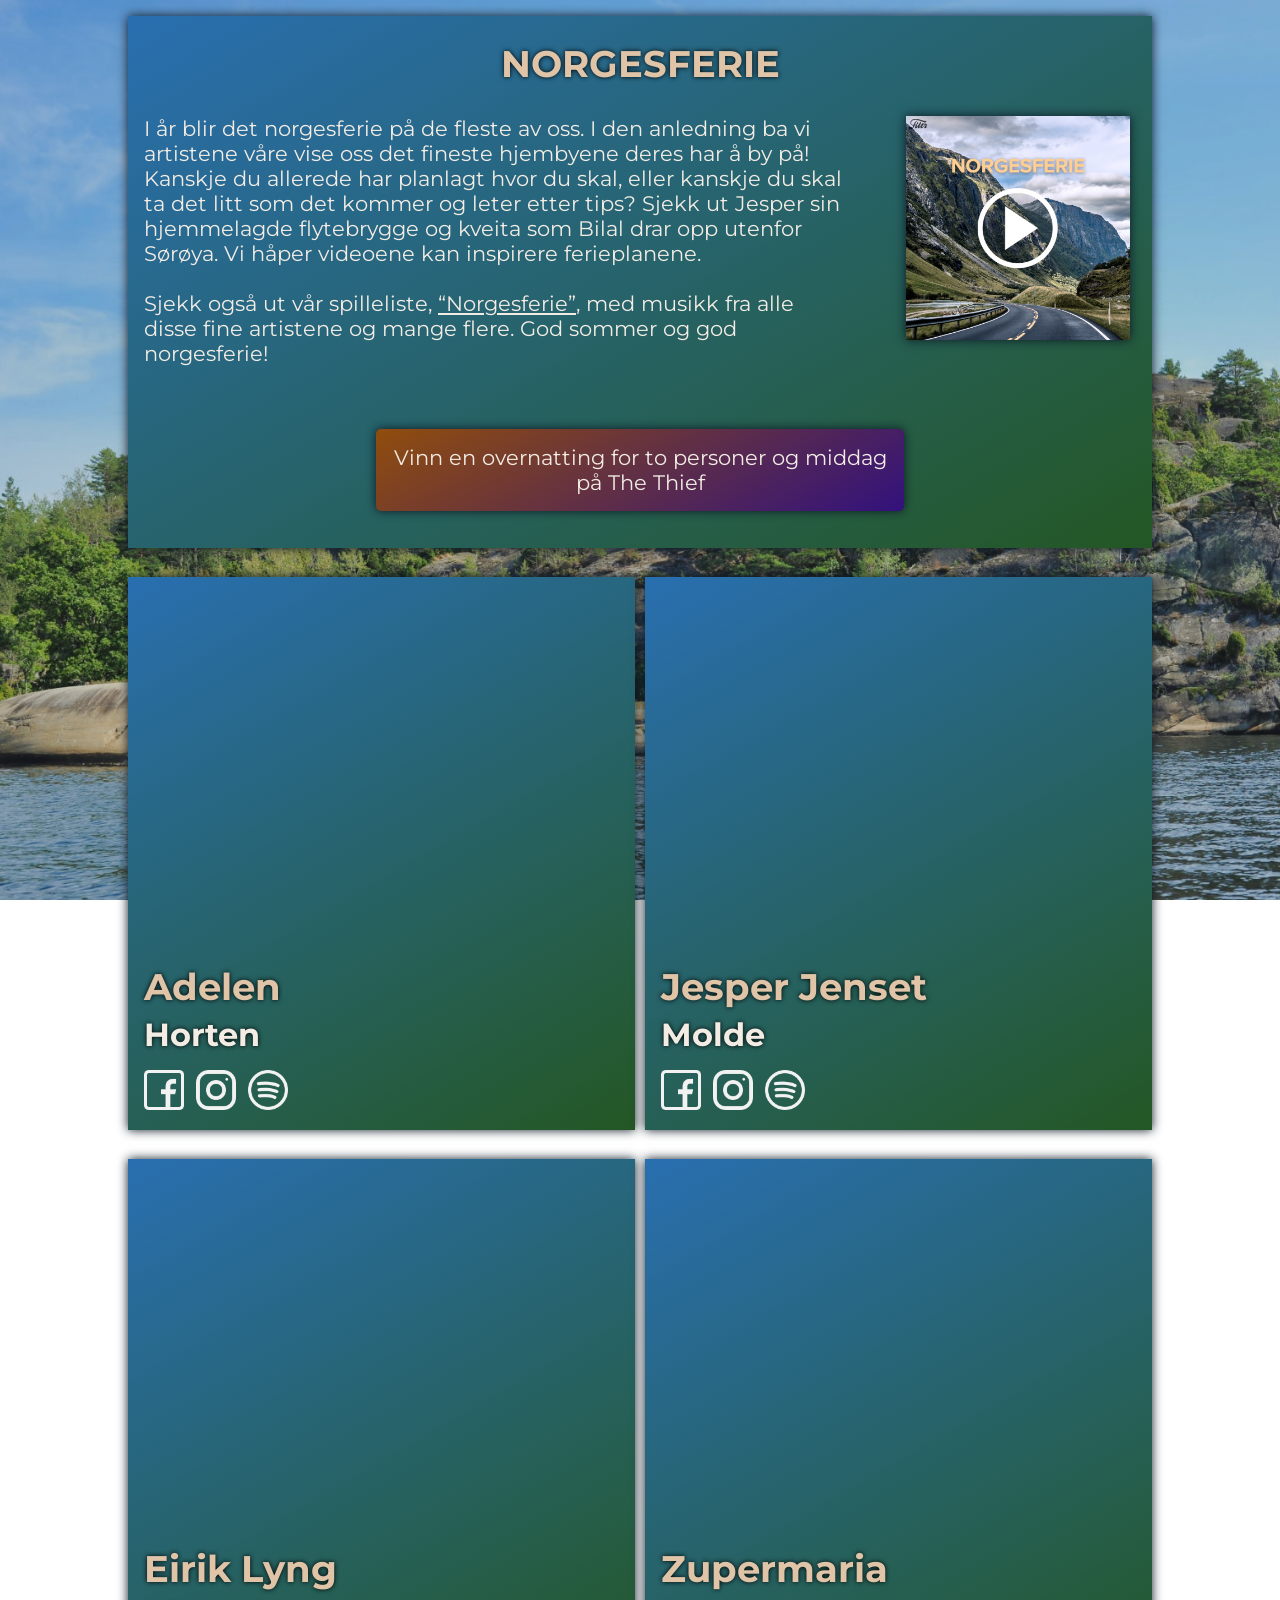
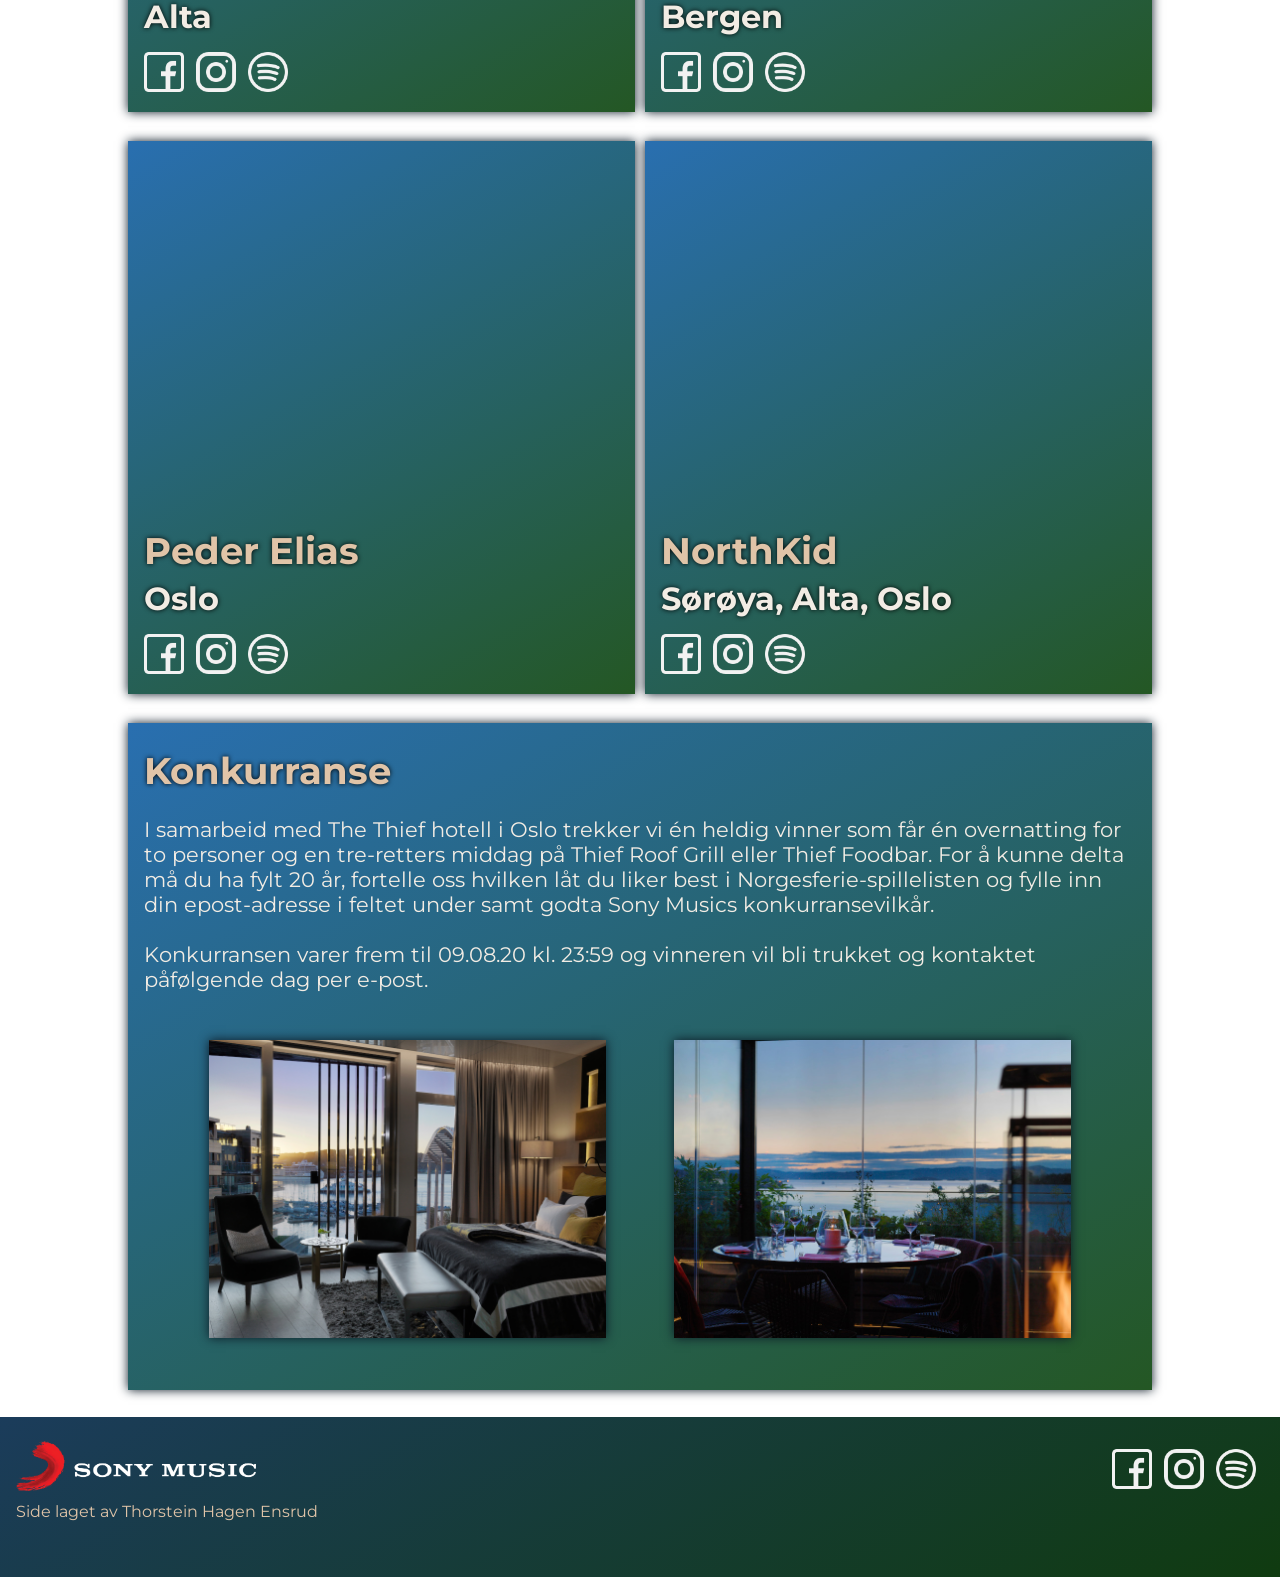
==== docs/index.html @ 1cf9895b "Update" ====
<!DOCTYPE html>
<html lang="en" dir="ltr">

<head>
  <meta charset="utf-8">
  <meta name="viewport" content="width=device-width, initial-scale=1.0">

  <!-- For FB sharing -->
  <meta property="og:title" content="Norgesferie">
  <!-- <meta property="og:url" content="" /> Sett inn endelig URL -->
  <meta property="og:type" content="article" />
  <meta property="og:description" content="I år blir det norgesferie på de fleste av oss. I den anledning ba vi artistene våre vise oss det fineste hjembyene deres har å by på!" />
  <meta property="og:image" content="images/FBshareImage.png">

  <title>Norgesferie</title>

  <!-- CSS -->
  <link rel="stylesheet" href="styles.css" type="text/css">

  <!-- Font -->
  <link href="https://fonts.googleapis.com/css2?family=Montserrat:wght@400;700&display=swap" rel="stylesheet">

  <!-- Favicon -->
  <link rel="icon" href="images/favicon/camping.ico">
</head>

<body>

  <main>
    <div class="background-image">

      <div class="box-container grid-2-1-artists">

        <div class="box-description bg-g-blue-green box-shadow">
          <div class="text-container grid-2-1-description">
            <h1 id="description-title" class="title">NORGESFERIE</h1>
            <p class="text-normal margin-bottom">
              I år blir det norgesferie på de fleste av oss. I den anledning ba vi artistene våre vise oss det fineste hjembyene deres har å by på! Kanskje du allerede har planlagt hvor du skal, eller kanskje du skal ta det litt som det kommer og leter etter tips? Sjekk ut Jesper sin hjemmelagde flytebrygge og kveita som Bilal drar opp utenfor Sørøya. Vi håper videoene kan inspirere ferieplanene.
            <br>
            <br>
              Sjekk også ut vår spilleliste, <a href="https://open.spotify.com/playlist/7GN22DP5EvJWvV9i91FSW9?si=xJdNmOr2RgamQs9yui57GA" target="_blank">“Norgesferie”</a>, med musikk fra alle disse fine artistene og mange flere.
              God sommer og god norgesferie!
            </p>
            <a class="norgesferie-cover margin-bottom" href="https://open.spotify.com/playlist/7GN22DP5EvJWvV9i91FSW9?si=xJdNmOr2RgamQs9yui57GA" target="_blank"><img class="norgesferie-cover margin-bottom box-shadow" src="images/Norgesferie_cover_Play.jpg" alt="Norgesferie Spotify"></a>
            <a id="box-competition-teaser" class="margin-bottom box-shadow" href="#box-competition">
              <div>Vinn en overnatting for to personer og middag på The Thief</div>
            </a>
          </div>
        </div>

        <div class="box-artist bg-g-blue-green box-shadow">
          <div class="auto-resizable-iframe">
            <div>
              <iframe frameborder="0" allowfullscreen="" src="https://www.youtube.com/embed/sHE-IRR0Th0" allow="accelerometer; autoplay; encrypted-media; gyroscope; picture-in-picture" allowfullscreen></iframe>
            </div>
          </div>
          <div class="text-container">
            <h1 class="box-artist-name title">Adelen</h1>
            <h2 class="box-artist-location">Horten</h2>
            <a href="https://www.facebook.com/Adelenofficial/" target="_blank"><img class="social-media-icon" src="images/social_media/facebook_bw.png" alt="Facebook Icon"></a>
            <a href="https://www.instagram.com/iam_adelen/" target="_blank"><img class="social-media-icon" src="images/social_media/instagram_bw.png" alt="Instagram Icon"></a>
            <a href="https://open.spotify.com/artist/2qS6cYzM5ajhprcxQa1Ilc?si=SXtSusHAStOxAcPQmKOTUw" target="_blank"><img class="social-media-icon" src="images/social_media/spotify_bw.png" alt="Spotify Icon"></a>
          </div>
        </div>

        <div class="box-artist bg-g-blue-green box-shadow">
          <div class="auto-resizable-iframe">
            <div>
              <iframe frameborder="0" allowfullscreen="" src="https://www.youtube.com/embed/alU8BobBn2o" allow="accelerometer; autoplay; encrypted-media; gyroscope; picture-in-picture" allowfullscreen></iframe>
            </div>
          </div>
          <div class="text-container">
            <h1 class="box-artist-name title">Jesper Jenset</h1>
            <h2 class="box-artist-location">Molde</h2>
            <a href="https://www.facebook.com/JesperFJenset/" target="_blank"><img class="social-media-icon" src="images/social_media/facebook_bw.png" alt="Facebook Icon"></a>
            <a href="https://www.instagram.com/jesperjenset/" target="_blank"><img class="social-media-icon" src="images/social_media/instagram_bw.png" alt="Instagram Icon"></a>
            <a href="https://open.spotify.com/artist/4Q6zYbQ2MrKiEWTGB3yrPv?si=xKFmDEALRsah1xnnDF8SsQ" target="_blank"><img class="social-media-icon" src="images/social_media/spotify_bw.png" alt="Spotify Icon"></a>
          </div>
        </div>

        <div class="box-artist bg-g-blue-green box-shadow">
          <div class="auto-resizable-iframe">
            <div>
              <iframe frameborder="0" allowfullscreen="" src="https://www.youtube.com/embed/sHE-IRR0Th0" allow="accelerometer; autoplay; encrypted-media; gyroscope; picture-in-picture" allowfullscreen></iframe>
            </div>
          </div>
          <div class="text-container">
            <h1 class="box-artist-name title">Eirik Lyng</h1>
            <h2 class="box-artist-location">Alta</h2>
            <a href="https://www.facebook.com/itseiriklyng/" target="_blank"><img class="social-media-icon" src="images/social_media/facebook_bw.png" alt="Facebook Icon"></a>
            <a href="https://www.instagram.com/itseiriklyng/" target="_blank"><img class="social-media-icon" src="images/social_media/instagram_bw.png" alt="Instagram Icon"></a>
            <a href="https://open.spotify.com/artist/5XSqkcbAbupm71wW5B2iEe?si=KmIFlOxBTFaFaLpOmxDVCA" target="_blank"><img class="social-media-icon" src="images/social_media/spotify_bw.png" alt="Spotify Icon"></a>
          </div>
        </div>

        <div class="box-artist bg-g-blue-green box-shadow">
          <div class="auto-resizable-iframe">
            <div>
              <iframe frameborder="0" allowfullscreen="" src="https://www.youtube.com/embed/kpOUtFzNwPg" allow="accelerometer; autoplay; encrypted-media; gyroscope; picture-in-picture" allowfullscreen></iframe>
            </div>
          </div>
          <div class="text-container">
            <h1 class="box-artist-name title">Zupermaria</h1>
            <h2 class="box-artist-location">Bergen</h2>
            <a href="https://www.facebook.com/MariaTraebakken/" target="_blank"><img class="social-media-icon" src="images/social_media/facebook_bw.png" alt="Facebook Icon"></a>
            <a href="https://www.instagram.com/zupermaria/" target="_blank"><img class="social-media-icon" src="images/social_media/instagram_bw.png" alt="Instagram Icon"></a>
            <a href="https://open.spotify.com/artist/5COfgHyIX1sSJv38S01Mz7?si=u_5wKx3ZQZikcgWWIxWg6A" target="_blank"><img class="social-media-icon" src="images/social_media/spotify_bw.png" alt="Spotify Icon"></a>
          </div>
        </div>

        <div class="box-artist bg-g-blue-green box-shadow">
          <div class="auto-resizable-iframe">
            <div>
              <iframe frameborder="0" allowfullscreen="" src="https://www.youtube.com/embed/TDexIYJunSc" allow="accelerometer; autoplay; encrypted-media; gyroscope; picture-in-picture" allowfullscreen></iframe>
            </div>
          </div>
          <div class="text-container">
            <h1 class="box-artist-name title">Peder Elias</h1>
            <h2 class="box-artist-location">Oslo</h2>
            <a href="https://www.facebook.com/pedereliasmusic/" target="_blank"><img class="social-media-icon" src="images/social_media/facebook_bw.png" alt="Facebook Icon"></a>
            <a href="https://www.instagram.com/pedereliaas/" target="_blank"><img class="social-media-icon" src="images/social_media/instagram_bw.png" alt="Instagram Icon"></a>
            <a href="https://open.spotify.com/artist/56zJ6PZ3mNPBiBqglW2KxL?si=m4shjMTGRImi5VUfQOBFNw" target="_blank"><img class="social-media-icon" src="images/social_media/spotify_bw.png" alt="Spotify Icon"></a>
          </div>
        </div>

        <div class="box-artist bg-g-blue-green box-shadow">
          <div class="auto-resizable-iframe">
            <div>
              <iframe frameborder="0" allowfullscreen="" src="https://www.youtube.com/embed/hrPBfUboXgI" allow="accelerometer; autoplay; encrypted-media; gyroscope; picture-in-picture" allowfullscreen></iframe>
            </div>
          </div>
          <div class="text-container">
            <h1 class="box-artist-name title">NorthKid</h1>
            <h2 class="box-artist-location">Sørøya, Alta, Oslo</h2>
            <a href="https://www.facebook.com/Northkidofficial/" target="_blank"><img class="social-media-icon" src="images/social_media/facebook_bw.png" alt="Facebook Icon"></a>
            <a href="https://www.instagram.com/northkidofficial/" target="_blank"><img class="social-media-icon" src="images/social_media/instagram_bw.png" alt="Instagram Icon"></a>
            <a href="https://open.spotify.com/artist/1UiHzhfvDyILfUKDmKSdhx?si=T3enYZcUQIe4LgYXzc4HfA" target="_blank"><img class="social-media-icon" src="images/social_media/spotify_bw.png" alt="Spotify Icon"></a>
          </div>
        </div>

        <div id="box-competition" class="box-description margin-bottom-r bg-g-blue-green box-shadow">
          <div class="text-container">
            <h1 id="competition-title" class="title">Konkurranse</h1>
            <p class="text-normal margin-bottom">
              I samarbeid med The Thief hotell i Oslo trekker vi én heldig vinner som får én overnatting for to personer og en tre-retters middag på Thief Roof Grill eller Thief Foodbar. For å kunne delta må du ha fylt 20 år, fortelle oss hvilken låt du liker best i Norgesferie-spillelisten og fylle inn din epost-adresse i feltet under samt godta Sony Musics konkurransevilkår.
              <br><br>
              Konkurransen varer frem til 09.08.20 kl. 23:59 og vinneren vil bli trukket og kontaktet påfølgende dag per e-post.
            </p>

            <div class="text-center">
              <div id="wyng-experience" data-wyng-id="5ef479355d714e0153326c90" data-wyng-token="pbgN9lqXoQbWeZqFMn4sjapTqjjC4f7Dy2CH8LOD5ef4793659fa10088240c1b9"></div>
              <img id="thief-1" class="box-shadow margin-bottom thief-img" src="images/PREMIUM_ROOM-Studio_Dreyer_Hensley_edit.jpg" alt="The Thief Premium Room">
              <img id="thief-2" class="box-shadow margin-bottom thief-img" src="images/THIEF_ROOF_GRILL-Dreyer_Hensley_edit.jpg" alt="The Thief Roof Grill">

              <!-- Modal -->
              <div id="modal" class="modal">
                <span class="close">&times;</span>
                <img class="modal-content" id="img01" src="" alt="">
                <div id="caption"></div>
              </div>

            </div>
          </div>
        </div>

      </div>
    </div>

    <footer class="footer">
      <img class="sony-music-logo" src="images/sony_music_logo_white.png" alt="Sony Music Logo">
      <div class="footer-icons">
        <a href="https://www.facebook.com/sonymusicnorway/" target="_blank"><img class="social-media-icon" src="images/social_media/facebook_bw.png" alt="Facebook Icon"></a>
        <a href="https://www.instagram.com/sonymusicnorway/" target="_blank"><img class="social-media-icon" src="images/social_media/instagram_bw.png" alt="Instagram Icon"></a>
        <a href="https://open.spotify.com/playlist/7GN22DP5EvJWvV9i91FSW9?si=xJdNmOr2RgamQs9yui57GA" target="_blank"><img class="social-media-icon" src="images/social_media/spotify_bw.png" alt="Spotify Icon"></a>
      </div>
      <div class="text-container credits">
        <p>Side laget av Thorstein Hagen Ensrud</p>
      </div>
    </footer>

  </main>

  <!-- JS -->
  <script src="script.js"></script>
  <script async src="https://dnsl4xr6unrmf.cloudfront.net/js/campaign.js"></script>

</body>

</html>
---- docs/styles.css ----
body, html {
  color: #f2ece4;
  font-family: 'Montserrat', sans-serif;
  margin: 0;
  padding: 0;
  height: 100%;
  width: 100%;
  scroll-behavior: smooth;
}

a {
  color: #f2ece4;
  width: 0;
}

#box-competition-teaser {
  background-color: #32127d;
  background-image: linear-gradient(150deg, #904d0d, #32127d);
  border-radius: 5px;
  font-size: 1.3rem;
  grid-column: 1/3;
  padding: 1rem;
  margin-top: -1rem;
  height: auto;
  width: 50%;
  justify-self: center;
  text-align: center;
  text-decoration: none;
}

p { margin: 0; }

#description-title, #competition-title {
  grid-column: 1/3;
  justify-self: center;
}

.margin-bottom { margin-bottom: 3rem; }

.margin-bottom-r { margin-bottom: 4rem; }

.social-media-icon {
  width: 2.5rem;
  margin: 0 0.5rem 1rem 0;
  -webkit-filter: invert(95%);
          filter: invert(95%);
}

.footer-icons {
  position: absolute;
  right: 1rem;
  top: 2rem;
}

.credits {
  position: absolute;
  bottom: 1.5rem;
  font-size: 1rem;
  color: #e0c4a8;
  margin-bottom: 2rem;
}

.bg-g-blue-green {
  background-color: #245724;
  background-image: linear-gradient(150deg, #296fb0, #245724);
}

.box-shadow { box-shadow: 0 0 10px #0c1926; }

.footer {
  background-color: #103b10;
  background-image: linear-gradient(150deg, #1b3c5b, #103b10);
  height: 10rem;
  position: relative;
}

.sony-music-logo {
  position: absolute;
  left: 1rem;
  top: 1.5rem;
  width: 15rem;
}

.norgesferie-cover {
  width: 14rem;
  justify-self: center;
}

.norgesferie-cover > img:hover,
#box-competition-teaser:hover,
.thief-img:hover
 {
  box-shadow: 0 0 10px 2px #c8d1d9;
  cursor: pointer;
  transition: 0.2s;
}

.text-normal {
  font-size: 1.3rem;
}

.grid-2-1-description {
  display: grid;
  grid-template-columns: 3fr 1fr;
  grid-template-rows: auto;
  grid-row-gap: 1%;
  grid-column-gap: 5%;
}

.grid-2-1-artists {
  display: grid;
  grid-template-columns: 1fr 1fr;
  grid-template-rows: auto;
  grid-row-gap: 1%;
  grid-column-gap: 1%;
}

.box-container {
  margin: 0 auto;
  padding: 1rem 1rem 4rem 1rem;
  width: 80%;
}

.auto-resizable-iframe {
  max-width: 100%;
  margin: 0px auto;
}

.auto-resizable-iframe > div {
  position: relative;
  padding-bottom: 75%;
  height: 0px;
}

.auto-resizable-iframe iframe {
  position: absolute;
  top: 0px;
  left: 0px;
  width: 100%;
  height: 100%;
}

.box-description { grid-column: 1/3; }

.box-artist-image { width: 100%; }

.text-container { padding: 0 1rem 0 1rem; }

.box-artist-name {
  line-height: 2.5rem;
  padding: 2% 0 0 0;
  margin: 0;
}

.title {
  color: #e0c4a8;
  font-size: 2.3rem;
  text-shadow: 0 0 5px black;
}

.box-artist-location {
  color: #f2ece4;
  font-size: 2rem;
  padding: 0.5rem 0 1rem 0;
  margin: 0;
  text-shadow: 0 0 5px black;
}

.background-image {
  background-image: url(images/norway_summer1_edit.jpg);
  background-position: center center;
  background-repeat: no-repeat;
  background-attachment: fixed;
  background-size: cover;
  background-color: white;
  padding-bottom: 1rem;
}

.text-center {
  text-align: center;
}

.thief-img {
  width: 40%;
  margin-left: 2rem;
  margin-right: 2rem;
}

/* Modal */

.modal {
  display: none;
  position: fixed;
  z-index: 1;
  padding-top: 100px;
  left: 0;
  top: 0;
  width: 100%;
  height: 100%;
  overflow: auto;
  background-color: rgb(0,0,0);
  background-color: rgba(0,0,0,0.9);
}

.modal-content {
  margin: auto;
  display: block;
  width: 80%;
  max-width: 800px;
}

#caption {
  margin: auto;
  display: block;
  width: 80%;
  max-width: 700px;
  text-align: center;
  padding: 10px 0;
  height: 150px;
}

.modal-content, #caption {
  -webkit-animation-name: zoom;
          animation-name: zoom;
  -webkit-animation-duration: 0.6s;
          animation-duration: 0.6s;
}

@-webkit-keyframes zoom {
  from {transform:scale(0)}
  to {transform:scale(1)}
}

@keyframes zoom {
  from {transform:scale(0)}
  to {transform:scale(1)}
}

.close {
  position: absolute;
  top: 15px;
  right: 35px;
  font-size: 3rem;
  font-weight: bold;
  transition: 0.3s;
}

.close:hover,
.close:focus {
  color: #bbb;
  text-decoration: none;
  cursor: pointer;
}

/* Responsive */

@media only screen and (max-width: 1200px) {
  .modal-content {
    width: 100%;
  }
  #box-competition-teaser {
    grid-column: 1/2;
    width: auto;
    margin: -2rem 0 3rem 0;
  }
  #description-title {
    grid-column: 1/2;
  }
  .grid-2-1-description {
    grid-template-columns: 1fr;
  }
  .grid-2-1-artists {
    grid-template-columns: 1fr;
    grid-row-gap: 0.3%;
    width: 90%;
  }
  .margin-bottom {
    margin-bottom: 2rem;
  }
  .box-description { grid-column: 1/2; }
  .footer {
    height: 15rem;
  }
  .footer-icons {
    left: 1rem;
    top: 6rem;
  }
  .thief-img {
    width: 70%;
    margin-bottom: 2rem;
  }
}
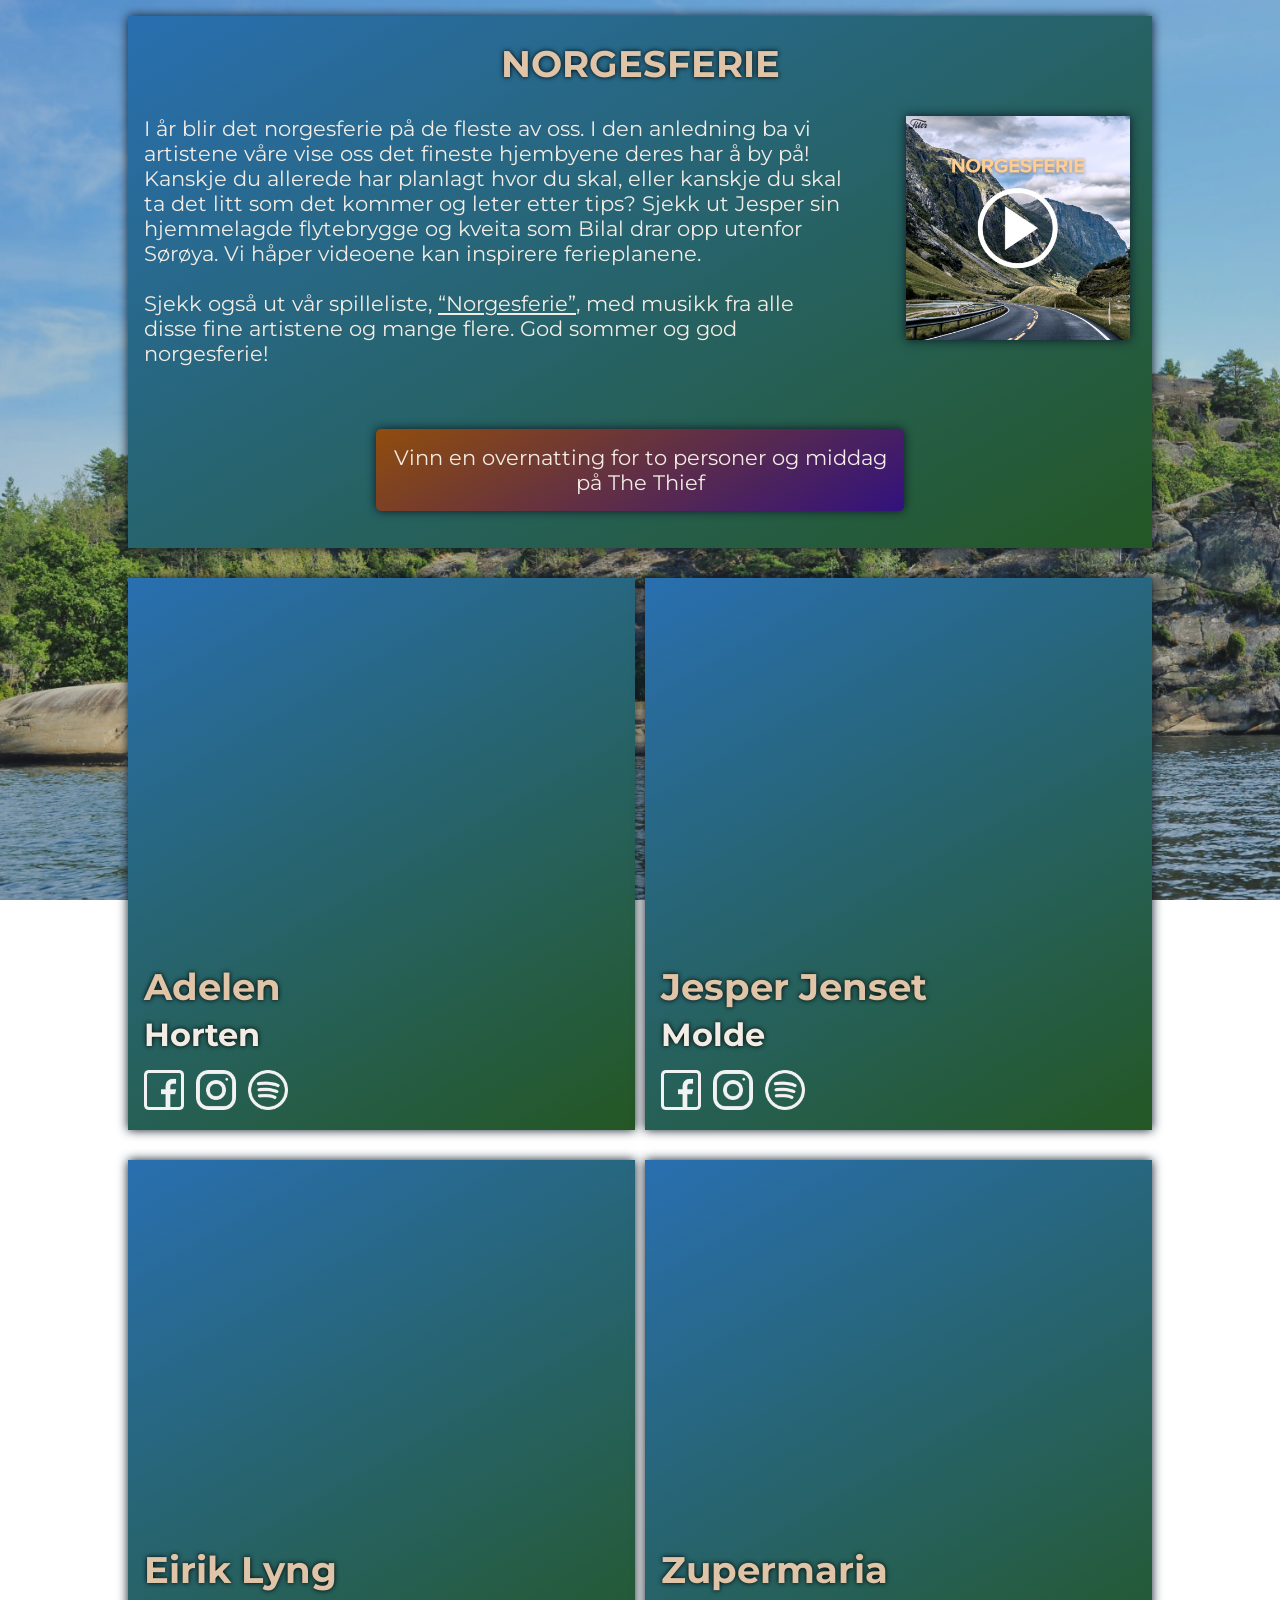
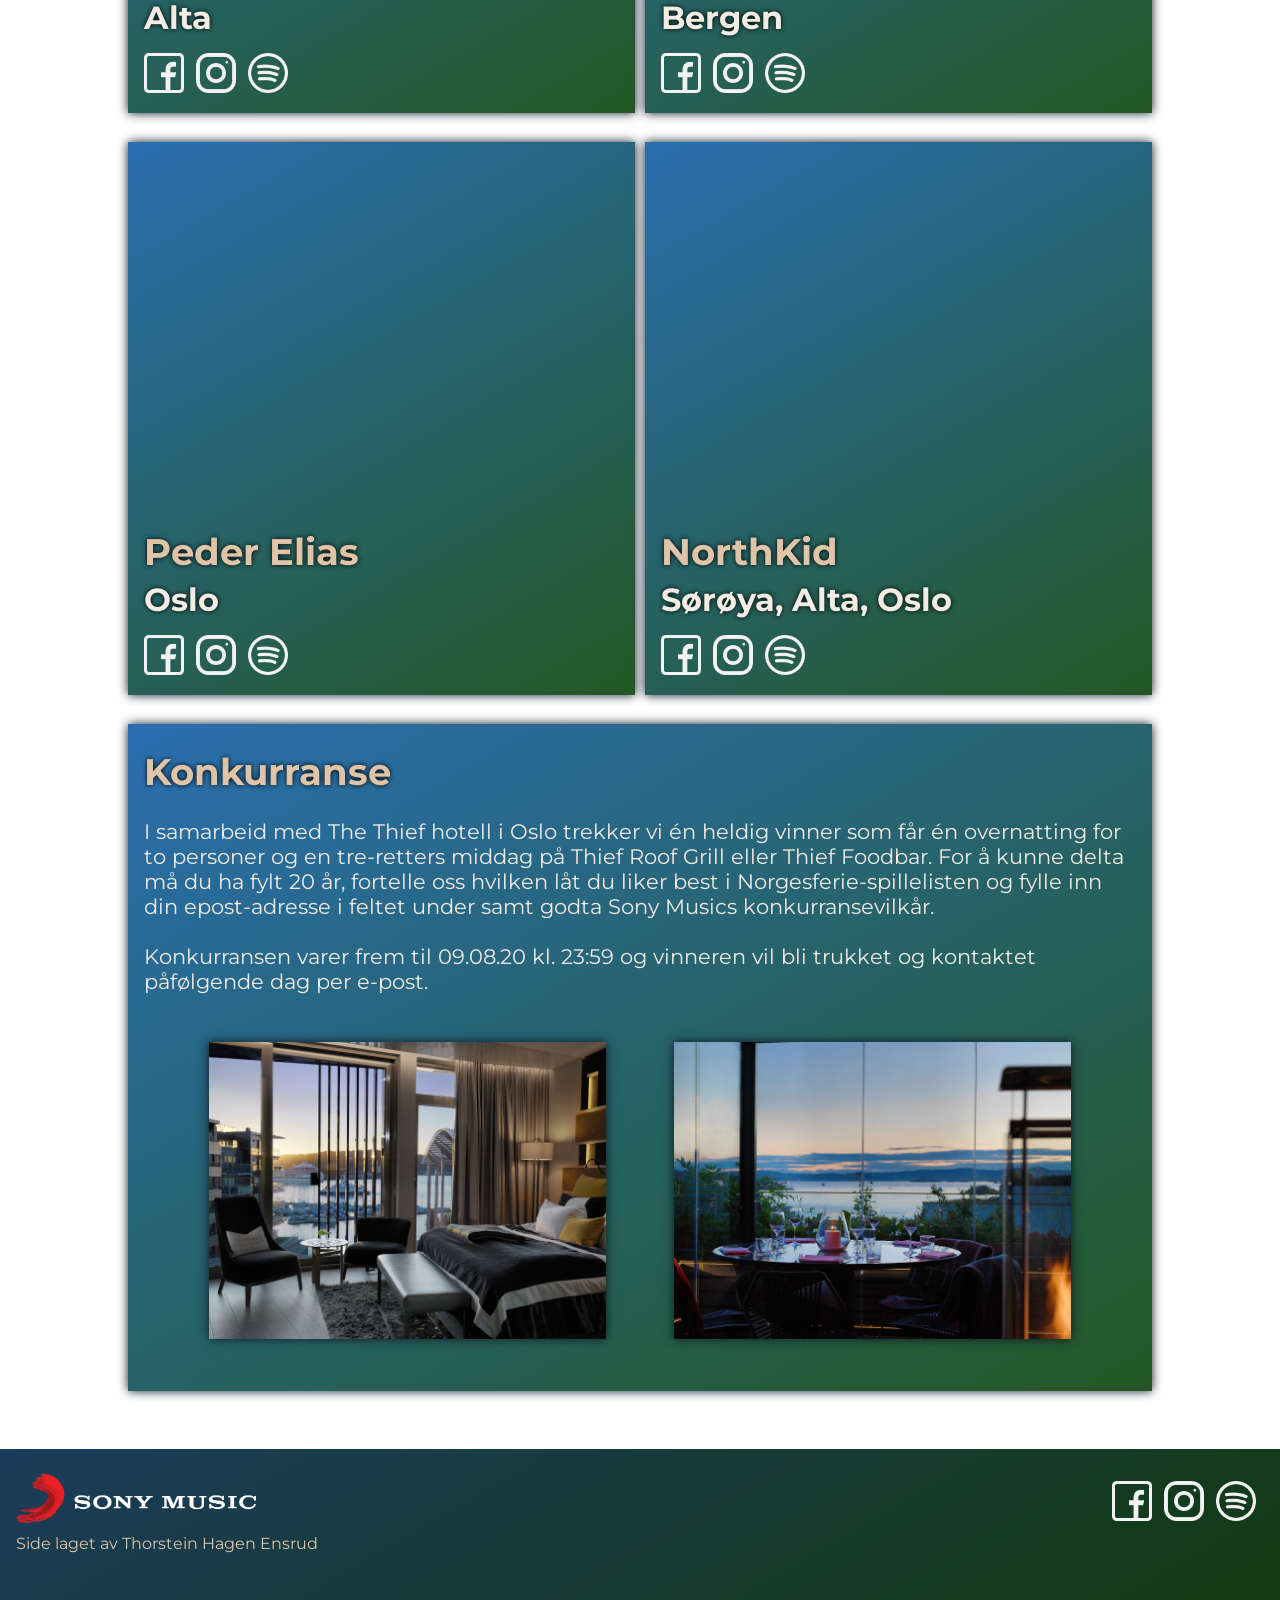
==== commit 9772df22: "Update" ====
--- a/docs/index.html
+++ b/docs/index.html
@@ -148,7 +148,7 @@
             </p>
 
             <div class="text-center">
-              <div id="wyng-experience" data-wyng-id="5ef479355d714e0153326c90" data-wyng-token="pbgN9lqXoQbWeZqFMn4sjapTqjjC4f7Dy2CH8LOD5ef4793659fa10088240c1b9"></div>
+              <div id="wyng-experience" class="margin-bottom" data-wyng-id="5ef479355d714e0153326c90" data-wyng-token="pbgN9lqXoQbWeZqFMn4sjapTqjjC4f7Dy2CH8LOD5ef4793659fa10088240c1b9"></div>
               <img id="thief-1" class="box-shadow margin-bottom thief-img" src="images/PREMIUM_ROOM-Studio_Dreyer_Hensley_edit.jpg" alt="The Thief Premium Room">
               <img id="thief-2" class="box-shadow margin-bottom thief-img" src="images/THIEF_ROOF_GRILL-Dreyer_Hensley_edit.jpg" alt="The Thief Roof Grill">
 
--- a/docs/styles.css
+++ b/docs/styles.css
@@ -37,7 +37,7 @@
 
 .margin-bottom { margin-bottom: 3rem; }
 
-.margin-bottom-r { margin-bottom: 4rem; }
+.margin-bottom-r { margin-bottom: 6rem; }
 
 .social-media-icon {
   width: 2.5rem;
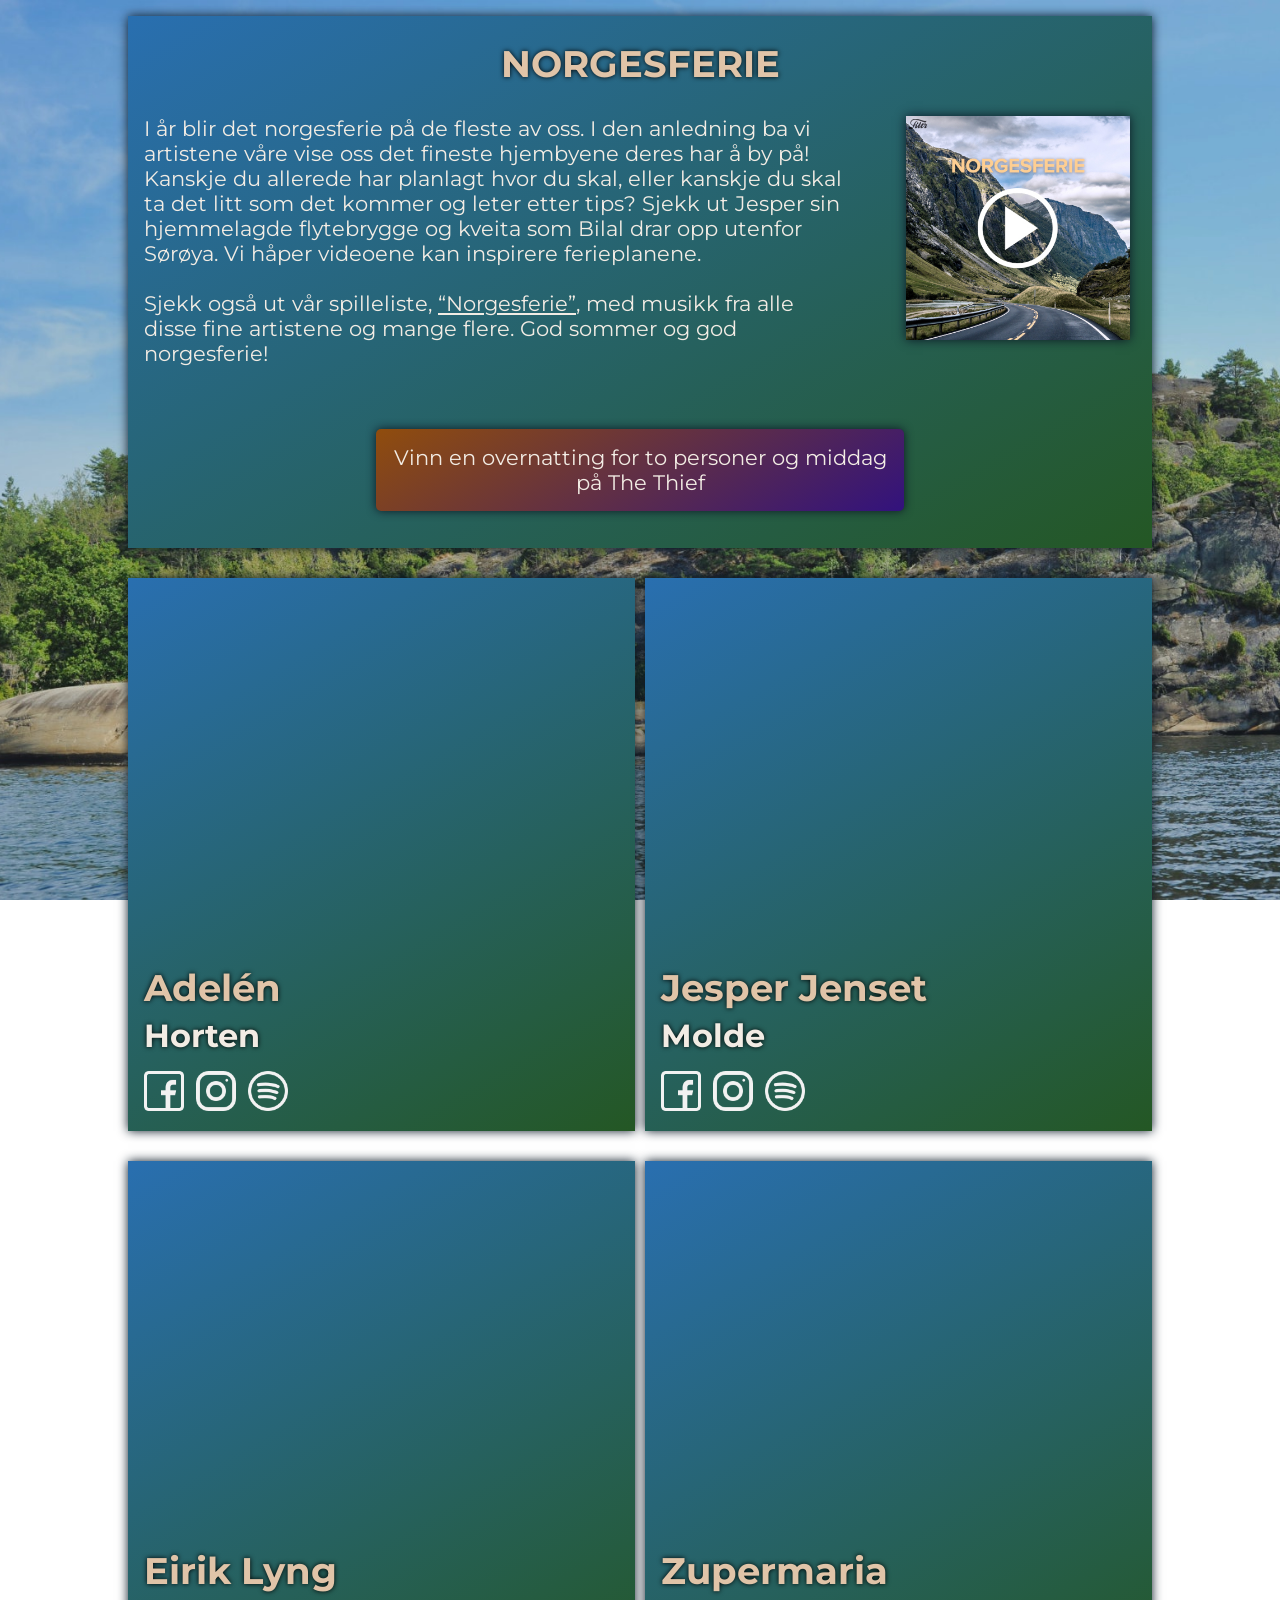
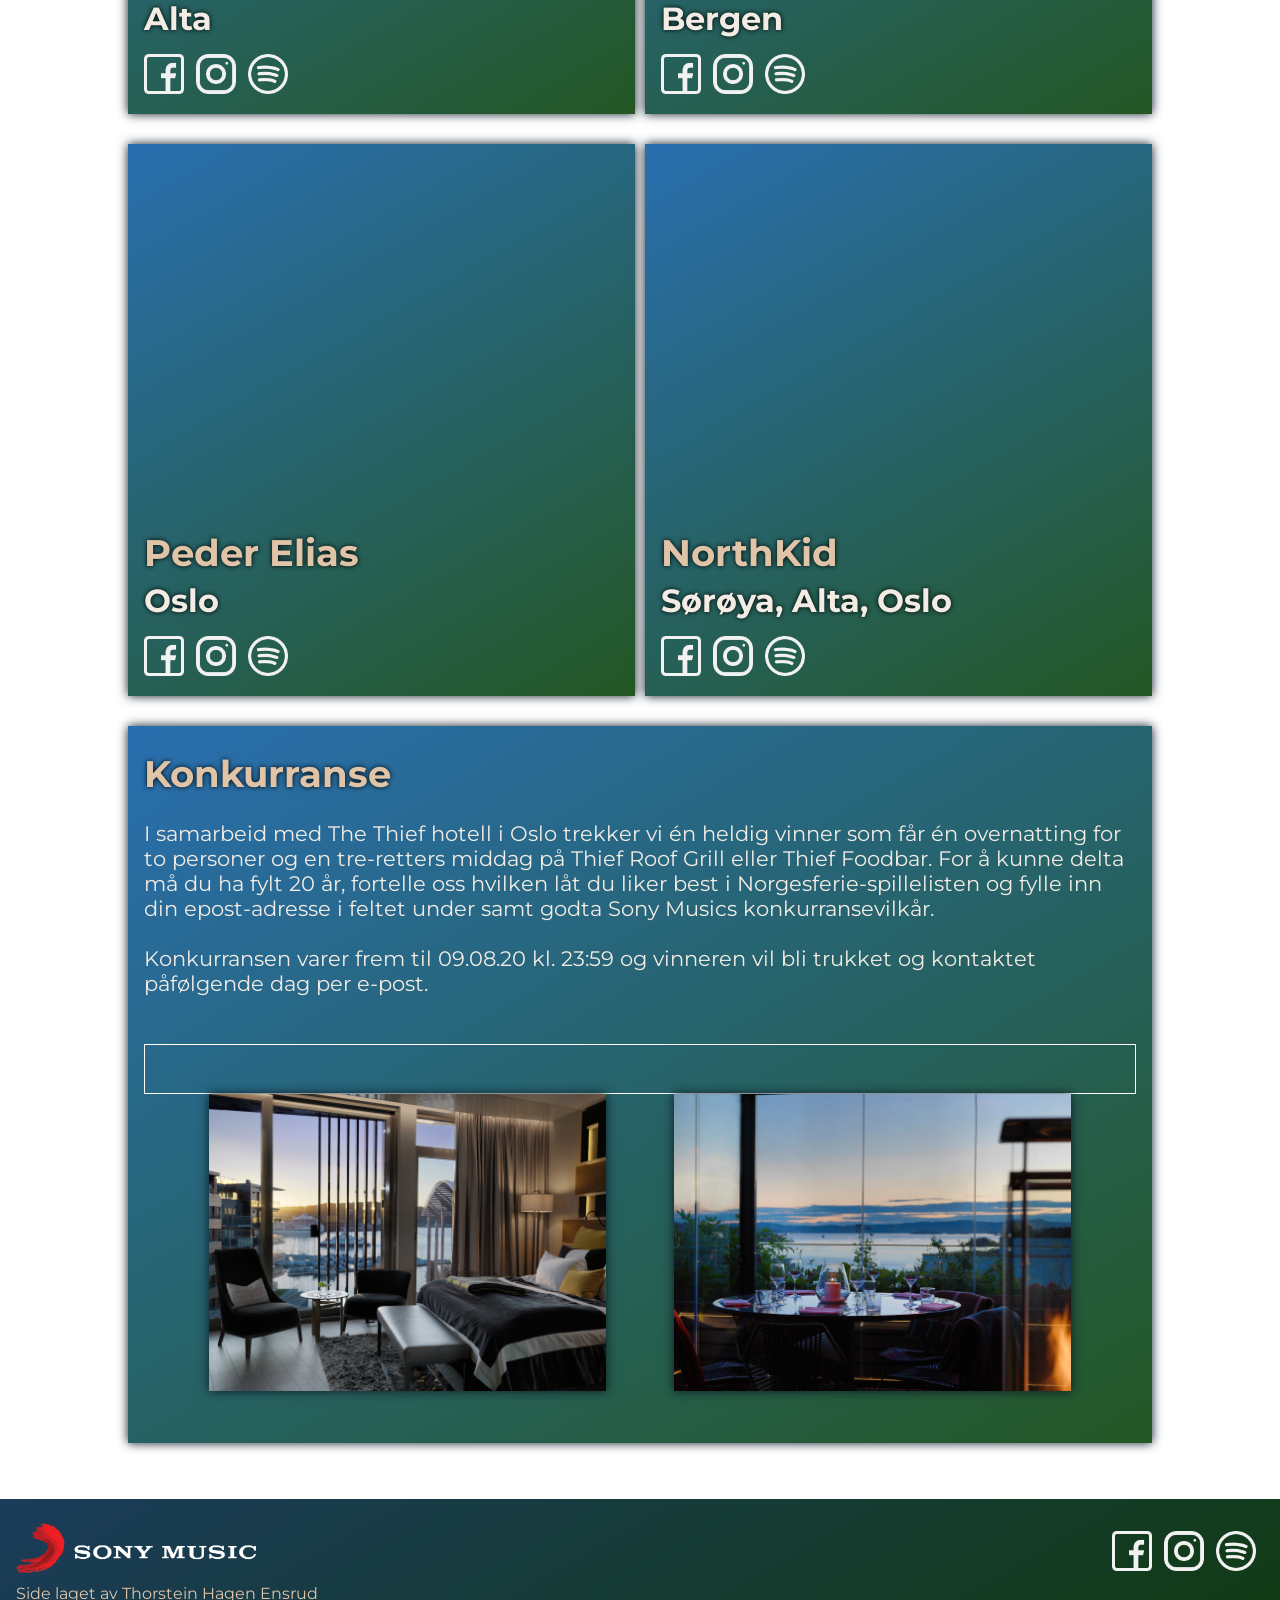
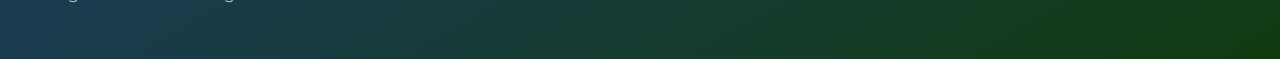
==== commit 4bb49e70: "FIx Adelén" ====
--- a/docs/index.html
+++ b/docs/index.html
@@ -51,11 +51,11 @@
         <div class="box-artist bg-g-blue-green box-shadow">
           <div class="auto-resizable-iframe">
             <div>
-              <iframe frameborder="0" allowfullscreen="" src="https://www.youtube.com/embed/sHE-IRR0Th0" allow="accelerometer; autoplay; encrypted-media; gyroscope; picture-in-picture" allowfullscreen></iframe>
+              <iframe frameborder="0" allowfullscreen="" src="https://www.youtube.com/embed/cOVnF2LXTk8" allow="accelerometer; autoplay; encrypted-media; gyroscope; picture-in-picture" allowfullscreen></iframe>
             </div>
           </div>
           <div class="text-container">
-            <h1 class="box-artist-name title">Adelen</h1>
+            <h1 class="box-artist-name title">Adelén</h1>
             <h2 class="box-artist-location">Horten</h2>
             <a href="https://www.facebook.com/Adelenofficial/" target="_blank"><img class="social-media-icon" src="images/social_media/facebook_bw.png" alt="Facebook Icon"></a>
             <a href="https://www.instagram.com/iam_adelen/" target="_blank"><img class="social-media-icon" src="images/social_media/instagram_bw.png" alt="Instagram Icon"></a>
@@ -148,7 +148,9 @@
             </p>
 
             <div class="text-center">
-              <div id="wyng-experience" class="margin-bottom" data-wyng-id="5ef479355d714e0153326c90" data-wyng-token="pbgN9lqXoQbWeZqFMn4sjapTqjjC4f7Dy2CH8LOD5ef4793659fa10088240c1b9"></div>
+              <div class="box-wyng">
+                <div id="wyng-experience" class="margin-bottom" data-wyng-id="5ef479355d714e0153326c90" data-wyng-token="pbgN9lqXoQbWeZqFMn4sjapTqjjC4f7Dy2CH8LOD5ef4793659fa10088240c1b9"></div>
+              </div>
               <img id="thief-1" class="box-shadow margin-bottom thief-img" src="images/PREMIUM_ROOM-Studio_Dreyer_Hensley_edit.jpg" alt="The Thief Premium Room">
               <img id="thief-2" class="box-shadow margin-bottom thief-img" src="images/THIEF_ROOF_GRILL-Dreyer_Hensley_edit.jpg" alt="The Thief Roof Grill">
 
--- a/docs/styles.css
+++ b/docs/styles.css
@@ -186,6 +186,10 @@
   margin-right: 2rem;
 }
 
+.box-wyng {
+  border: 1px solid white;
+}
+
 /* Modal */
 
 .modal {
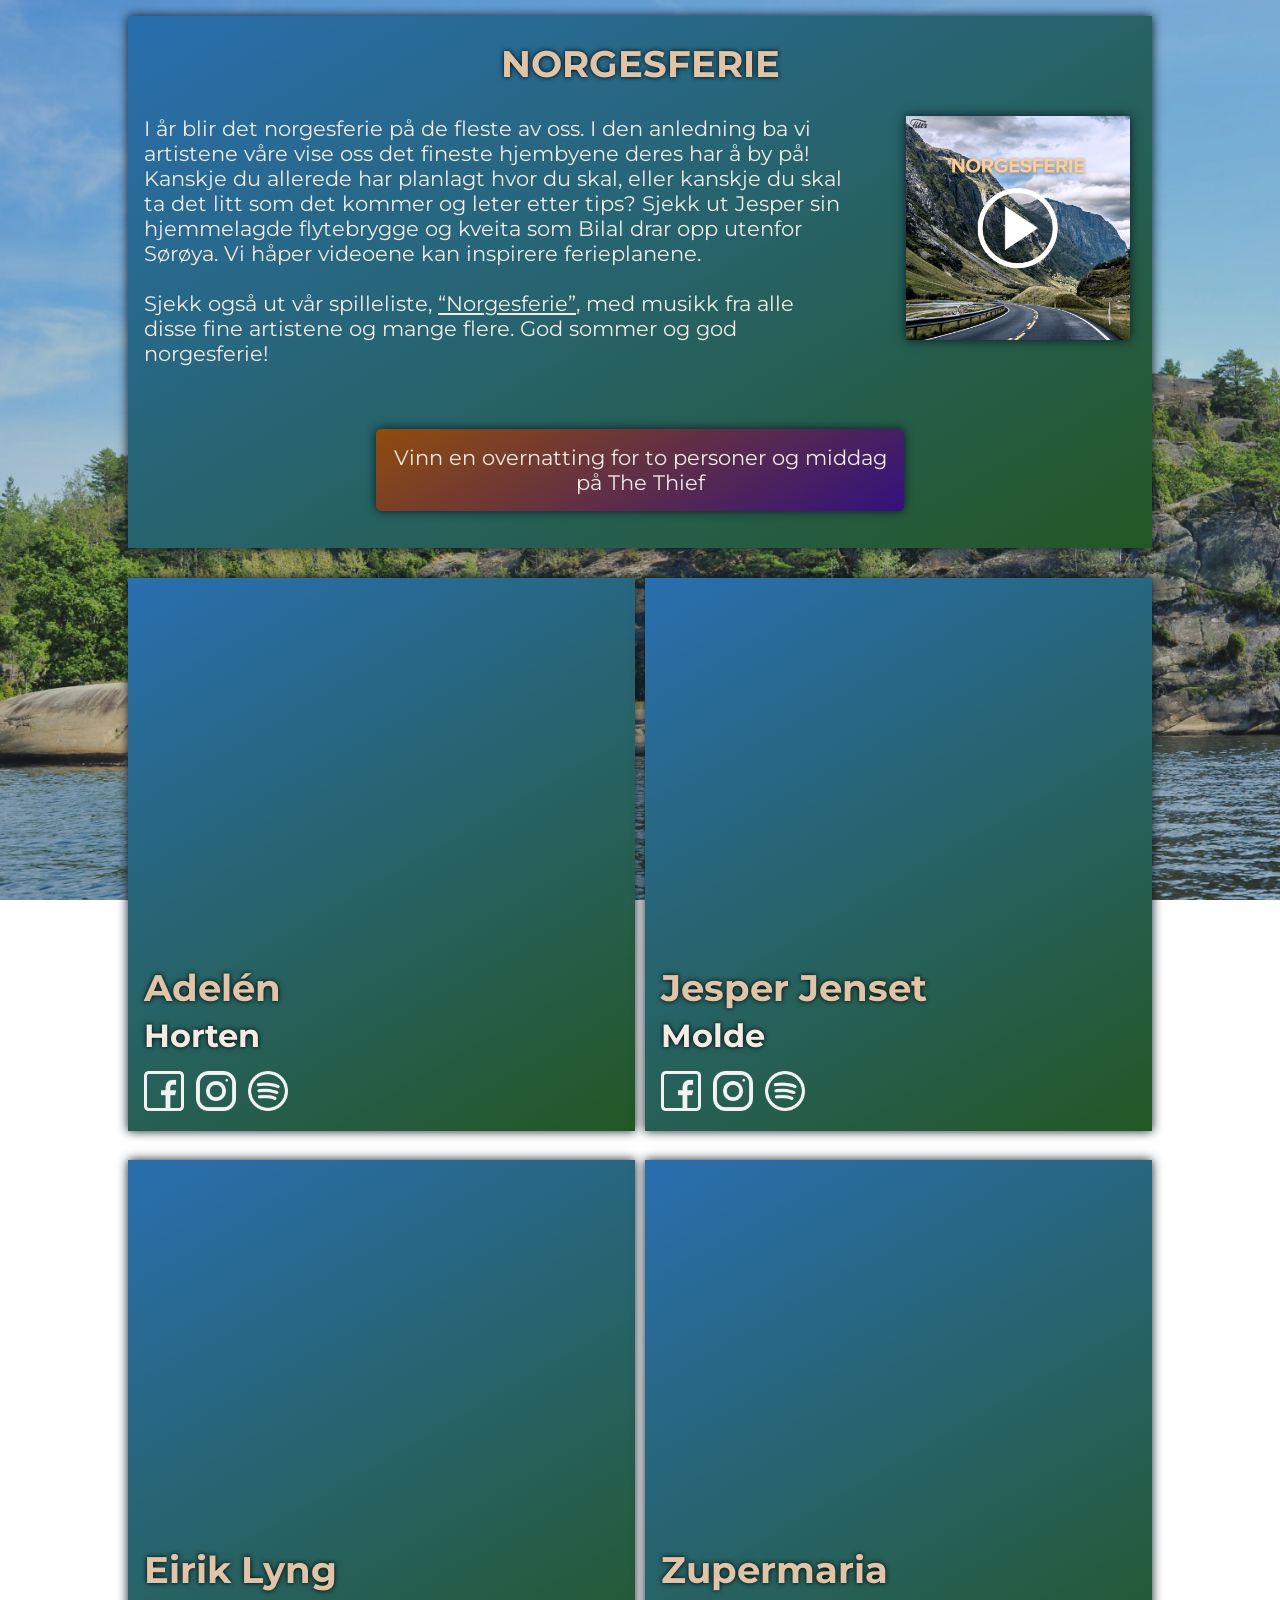
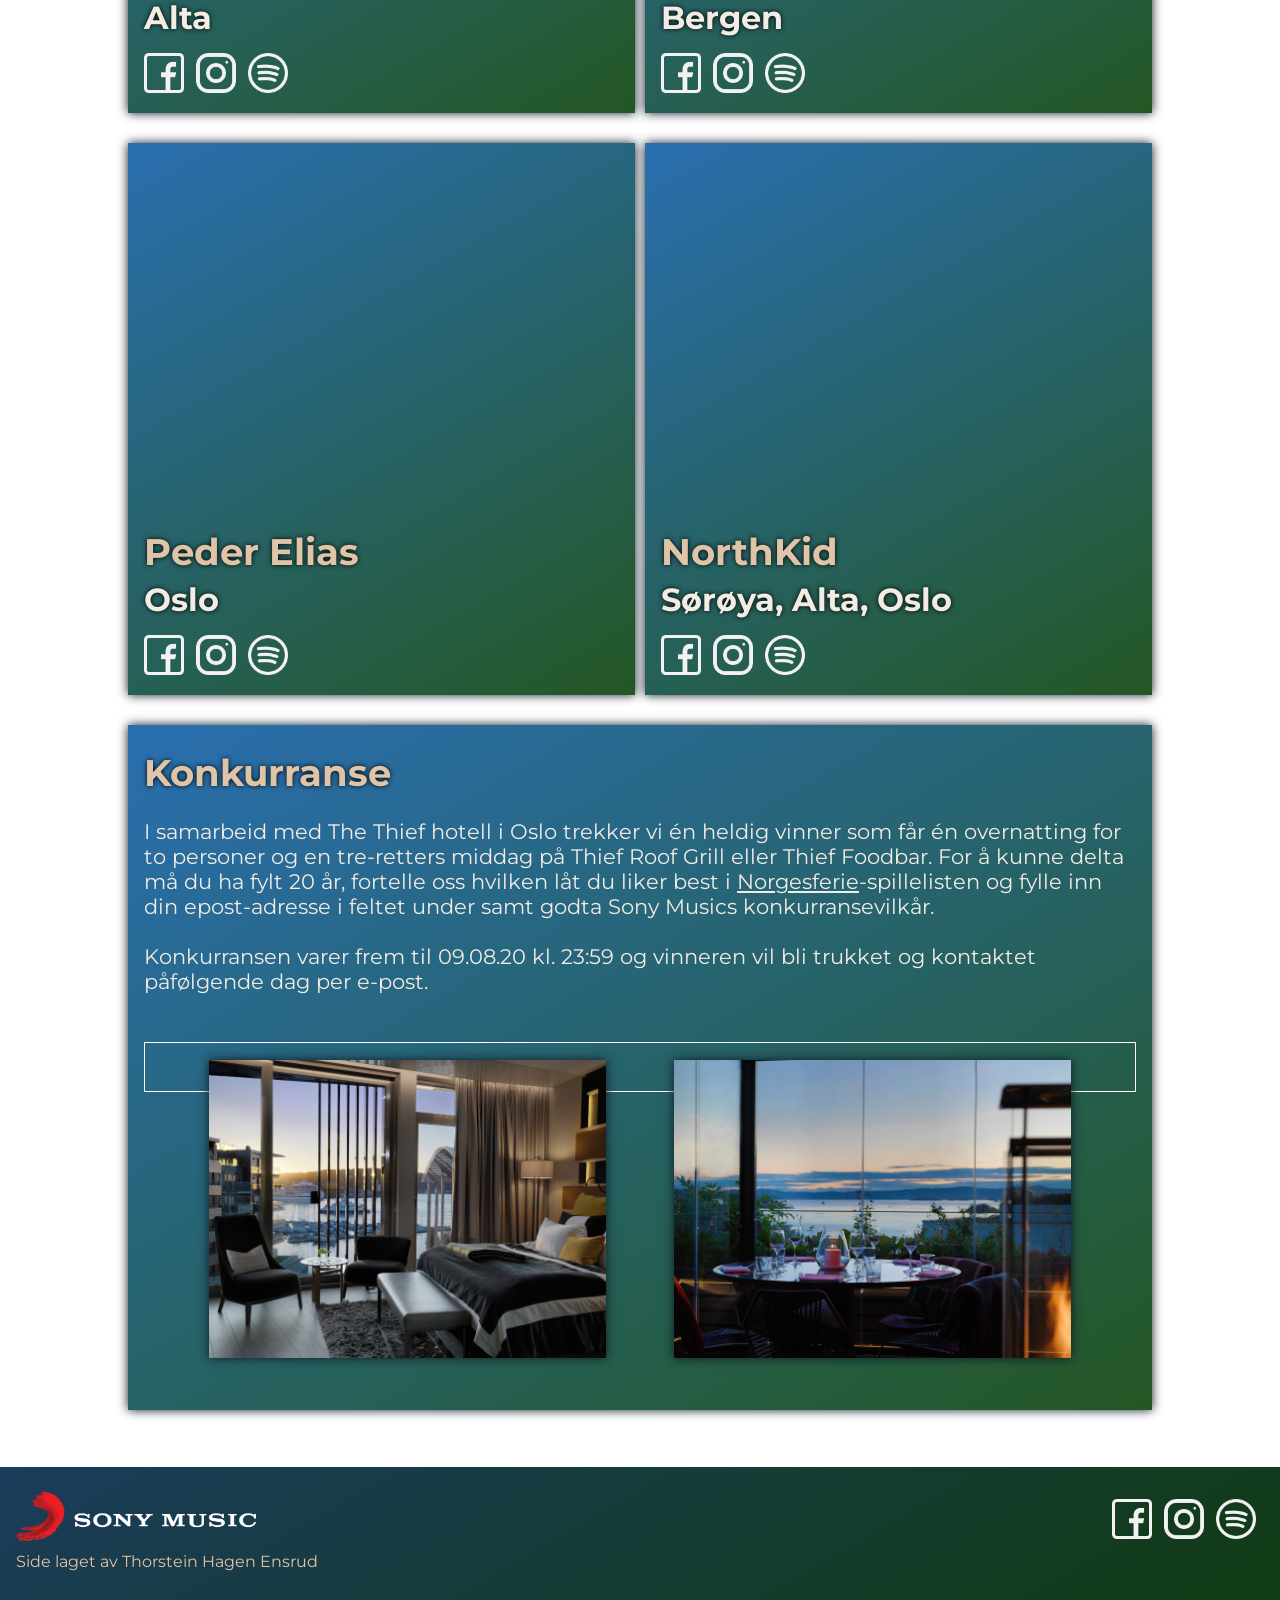
==== commit 71242093: "Update" ====
--- a/docs/index.html
+++ b/docs/index.html
@@ -142,7 +142,7 @@
           <div class="text-container">
             <h1 id="competition-title" class="title">Konkurranse</h1>
             <p class="text-normal margin-bottom">
-              I samarbeid med The Thief hotell i Oslo trekker vi én heldig vinner som får én overnatting for to personer og en tre-retters middag på Thief Roof Grill eller Thief Foodbar. For å kunne delta må du ha fylt 20 år, fortelle oss hvilken låt du liker best i Norgesferie-spillelisten og fylle inn din epost-adresse i feltet under samt godta Sony Musics konkurransevilkår.
+              I samarbeid med The Thief hotell i Oslo trekker vi én heldig vinner som får én overnatting for to personer og en tre-retters middag på Thief Roof Grill eller Thief Foodbar. For å kunne delta må du ha fylt 20 år, fortelle oss hvilken låt du liker best i <a href="https://open.spotify.com/playlist/7GN22DP5EvJWvV9i91FSW9?si=xJdNmOr2RgamQs9yui57GA" target="_blank">Norgesferie</a>-spillelisten og fylle inn din epost-adresse i feltet under samt godta Sony Musics konkurransevilkår.
               <br><br>
               Konkurransen varer frem til 09.08.20 kl. 23:59 og vinneren vil bli trukket og kontaktet påfølgende dag per e-post.
             </p>
--- a/docs/styles.css
+++ b/docs/styles.css
@@ -188,6 +188,8 @@
 
 .box-wyng {
   border: 1px solid white;
+  margin-bottom: -2rem;
+  width: auto;
 }
 
 /* Modal */
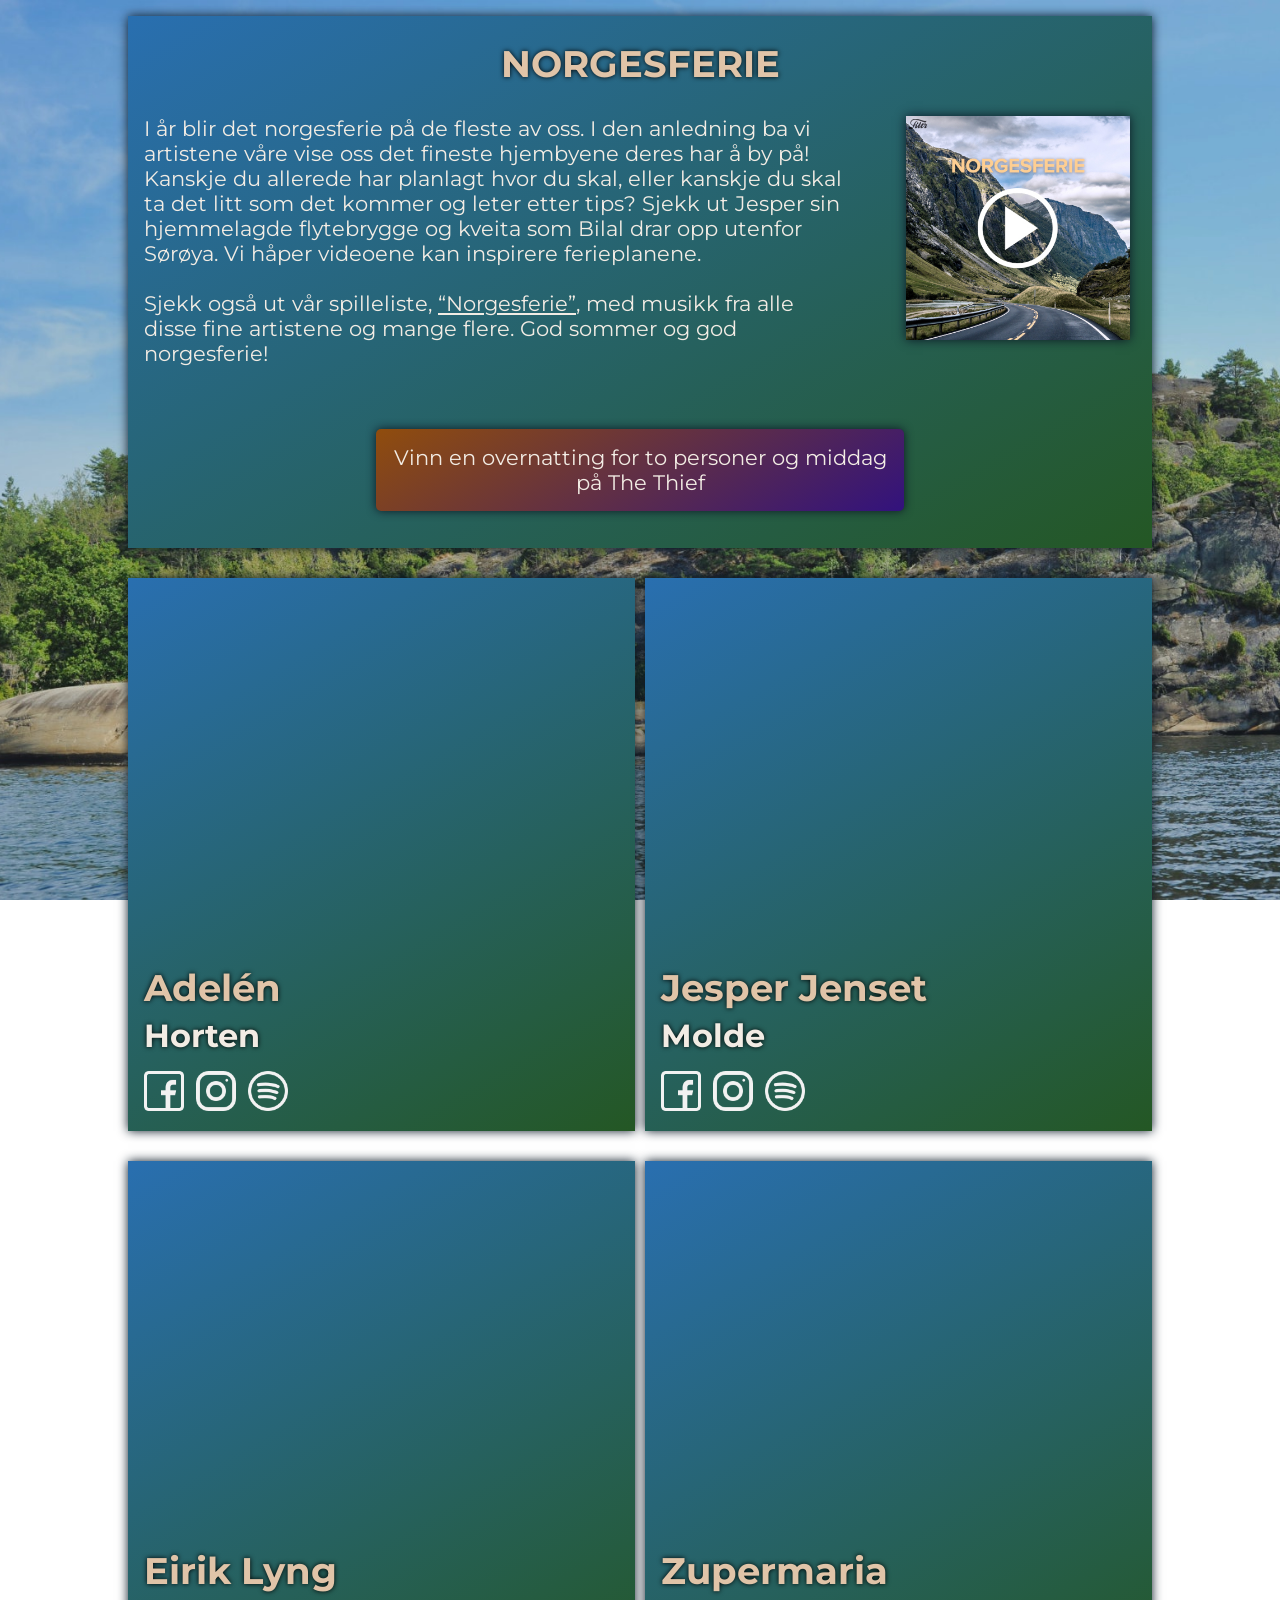
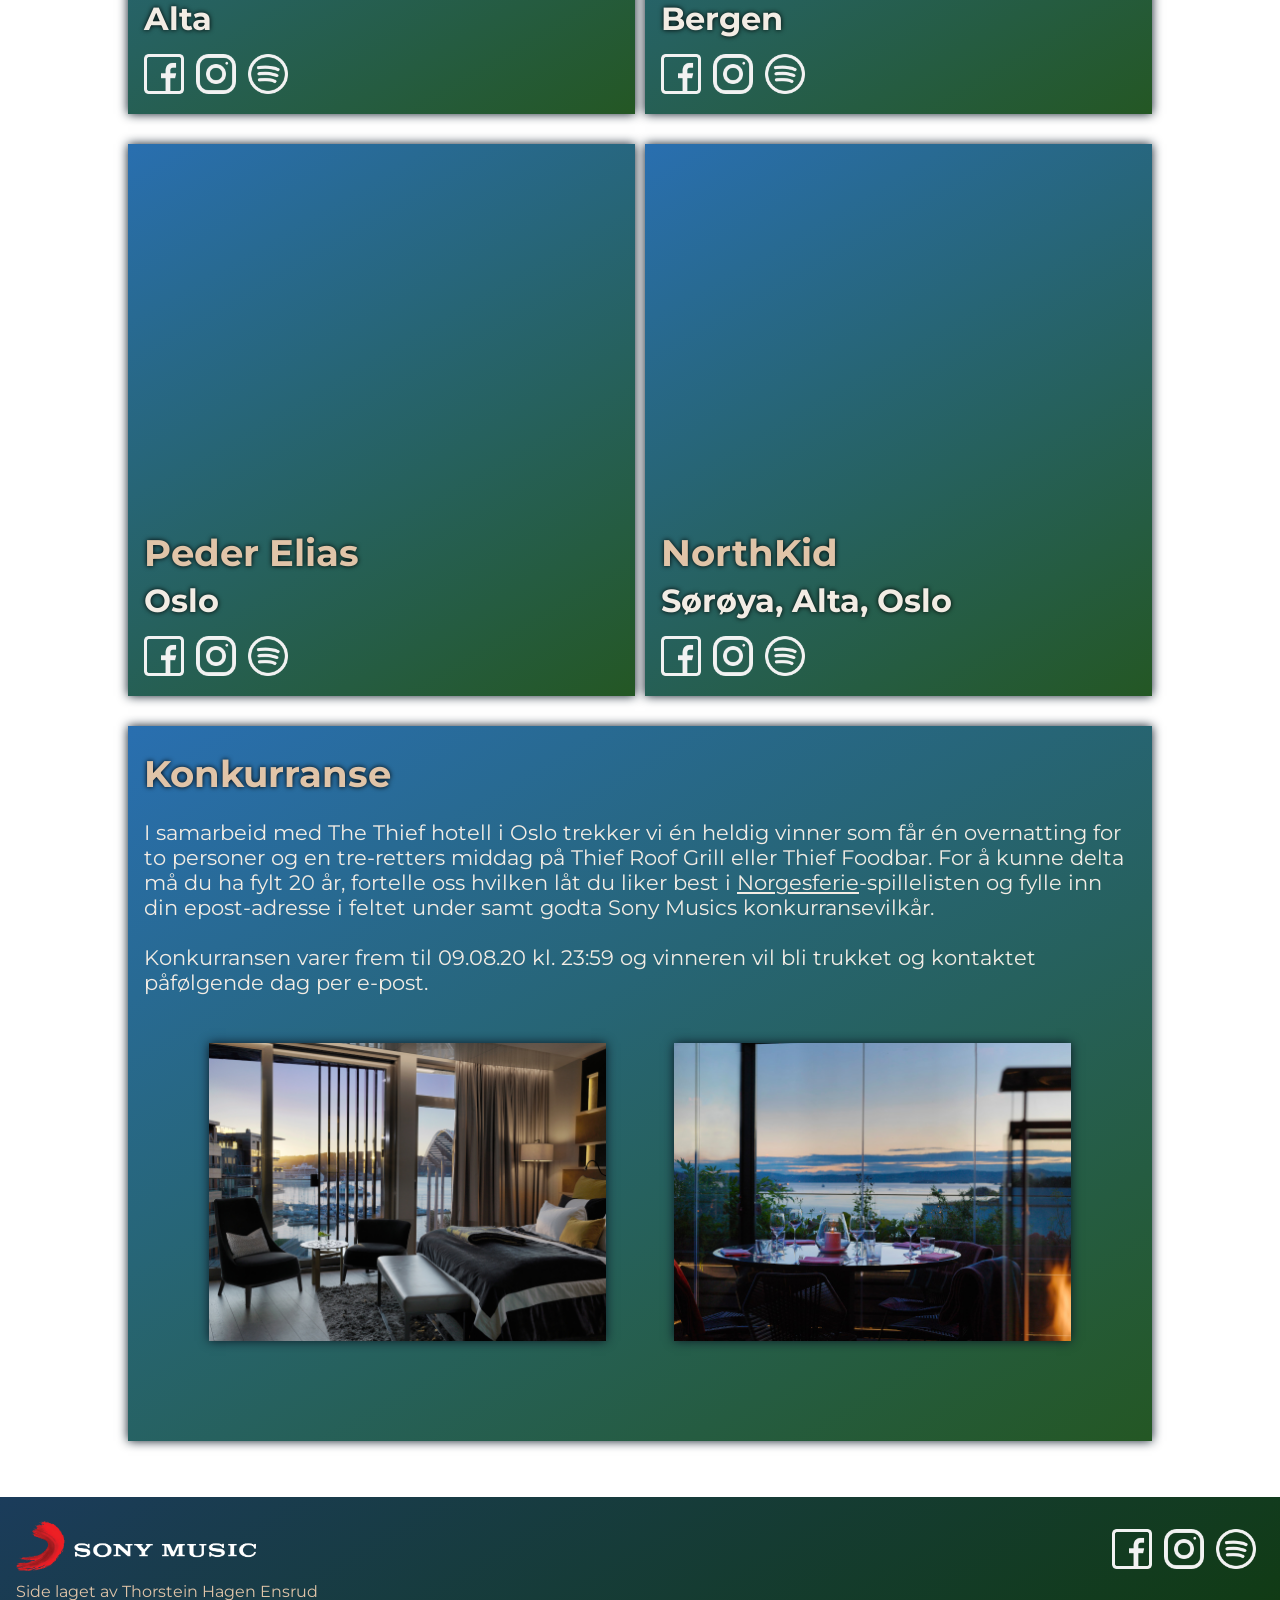
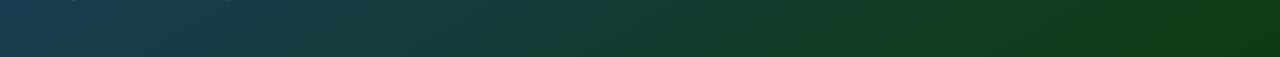
==== commit 9f519703: "Change image positions" ====
--- a/docs/index.html
+++ b/docs/index.html
@@ -148,11 +148,12 @@
             </p>
 
             <div class="text-center">
+
+              <img id="thief-1" class="box-shadow margin-bottom thief-img" src="images/PREMIUM_ROOM-Studio_Dreyer_Hensley_edit.jpg" alt="The Thief Premium Room">
+              <img id="thief-2" class="box-shadow margin-bottom thief-img" src="images/THIEF_ROOF_GRILL-Dreyer_Hensley_edit.jpg" alt="The Thief Roof Grill">
               <div class="box-wyng">
                 <div id="wyng-experience" class="margin-bottom" data-wyng-id="5ef479355d714e0153326c90" data-wyng-token="pbgN9lqXoQbWeZqFMn4sjapTqjjC4f7Dy2CH8LOD5ef4793659fa10088240c1b9"></div>
               </div>
-              <img id="thief-1" class="box-shadow margin-bottom thief-img" src="images/PREMIUM_ROOM-Studio_Dreyer_Hensley_edit.jpg" alt="The Thief Premium Room">
-              <img id="thief-2" class="box-shadow margin-bottom thief-img" src="images/THIEF_ROOF_GRILL-Dreyer_Hensley_edit.jpg" alt="The Thief Roof Grill">
 
               <!-- Modal -->
               <div id="modal" class="modal">
--- a/docs/styles.css
+++ b/docs/styles.css
@@ -187,9 +187,9 @@
 }
 
 .box-wyng {
-  border: 1px solid white;
-  margin-bottom: -2rem;
-  width: auto;
+  background-color: #103b10;
+  background-image: linear-gradient(150deg, #1b3c5b, #103b10);
+  margin-bottom: 2rem;
 }
 
 /* Modal */
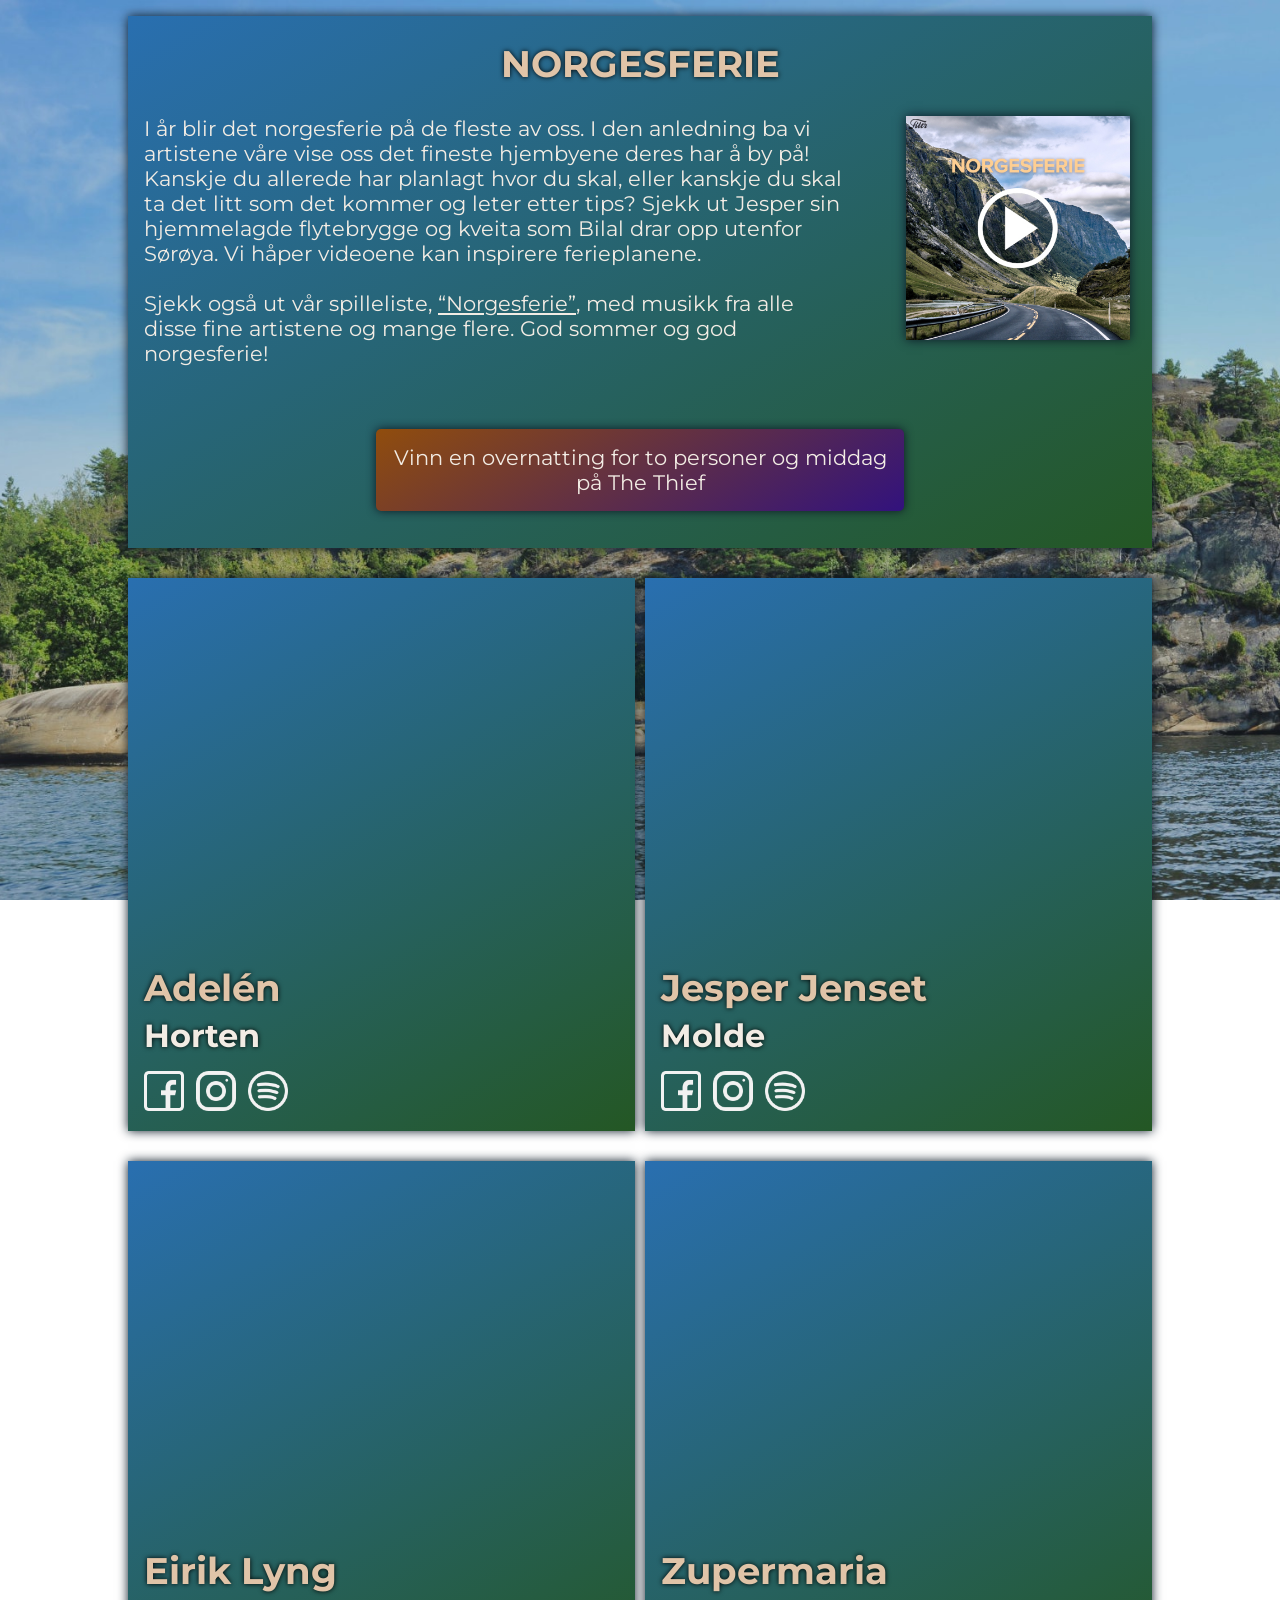
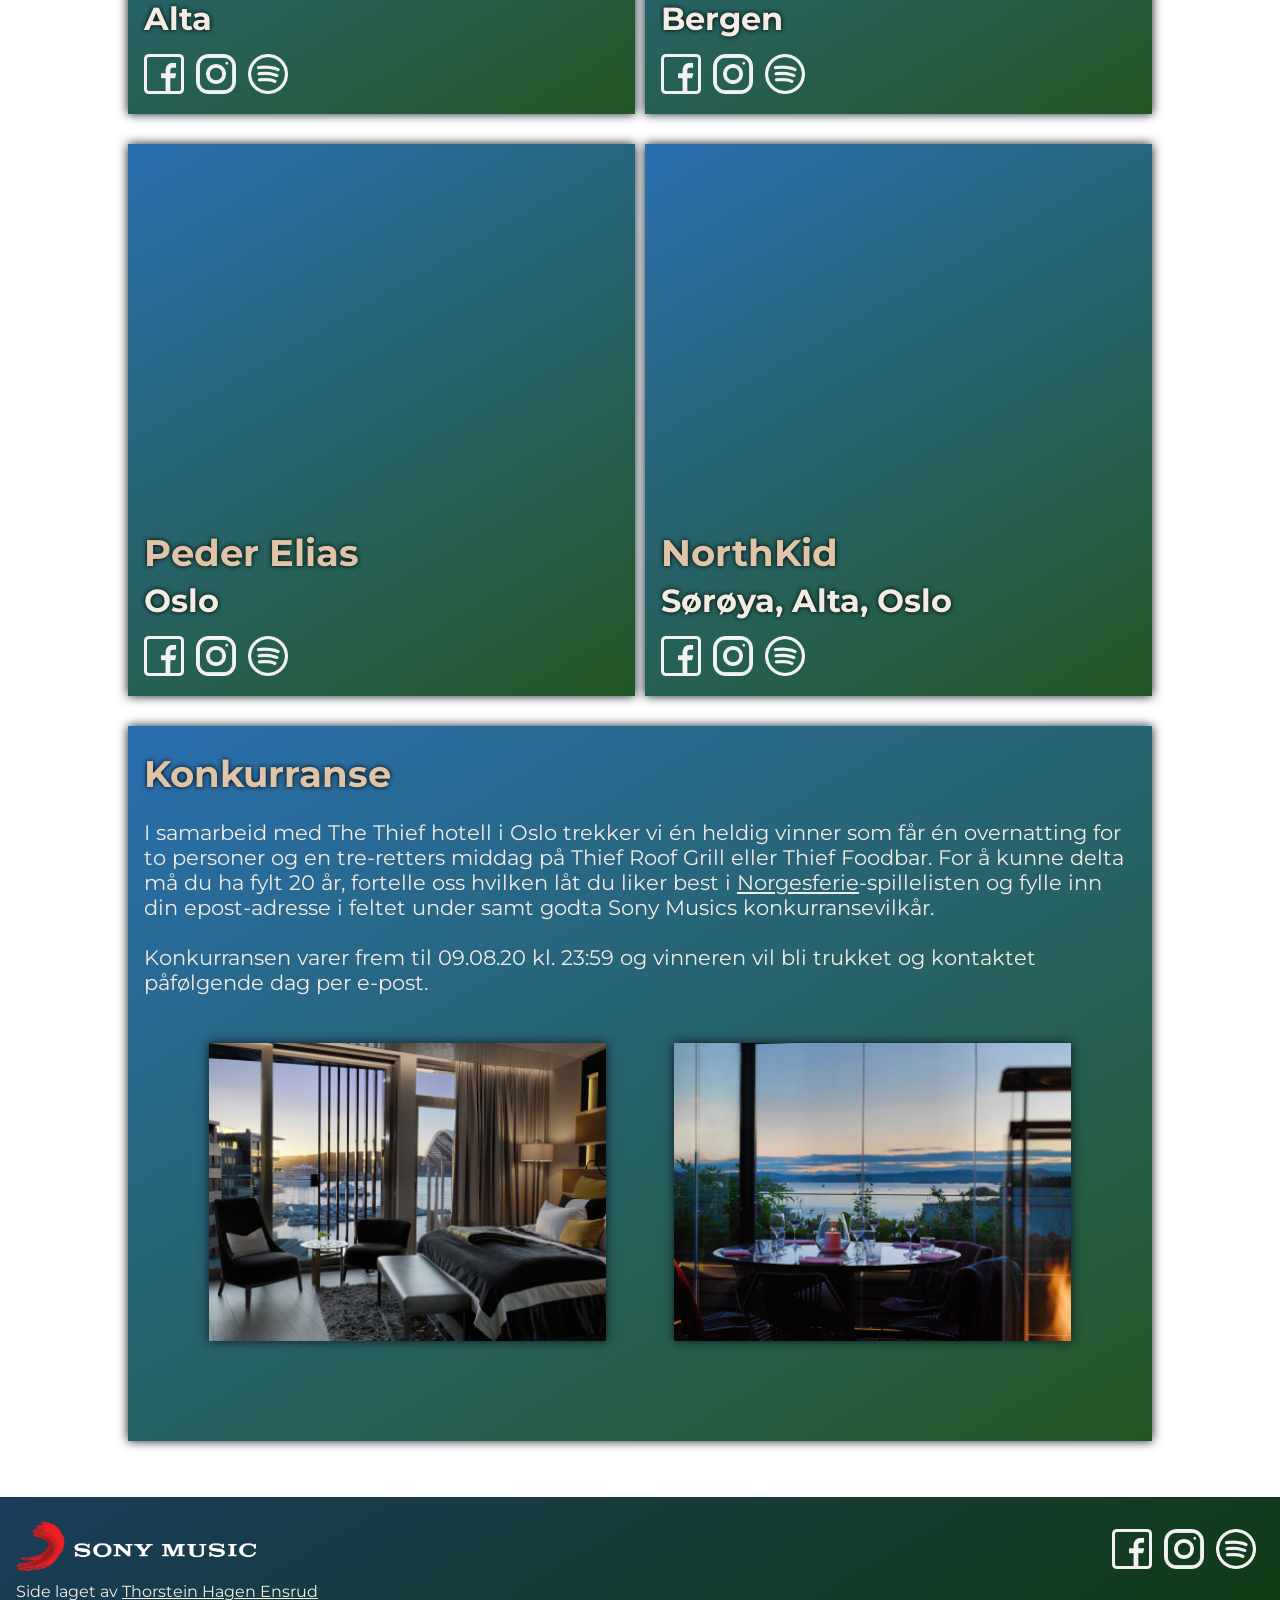
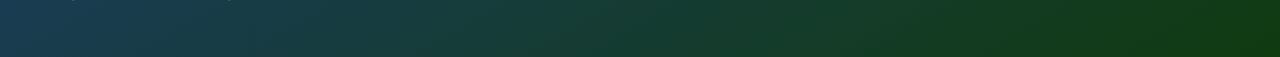
==== commit 1526bca3: "Probably final commit" ====
--- a/docs/index.html
+++ b/docs/index.html
@@ -177,7 +177,7 @@
         <a href="https://open.spotify.com/playlist/7GN22DP5EvJWvV9i91FSW9?si=xJdNmOr2RgamQs9yui57GA" target="_blank"><img class="social-media-icon" src="images/social_media/spotify_bw.png" alt="Spotify Icon"></a>
       </div>
       <div class="text-container credits">
-        <p>Side laget av Thorstein Hagen Ensrud</p>
+        <p>Side laget av <a href="https://thensrud.github.io/thorstein/" target="_blank">Thorstein Hagen Ensrud</p>
       </div>
     </footer>
 
--- a/docs/styles.css
+++ b/docs/styles.css
@@ -56,7 +56,7 @@
   position: absolute;
   bottom: 1.5rem;
   font-size: 1rem;
-  color: #e0c4a8;
+  color: #f2ece4;
   margin-bottom: 2rem;
 }
 
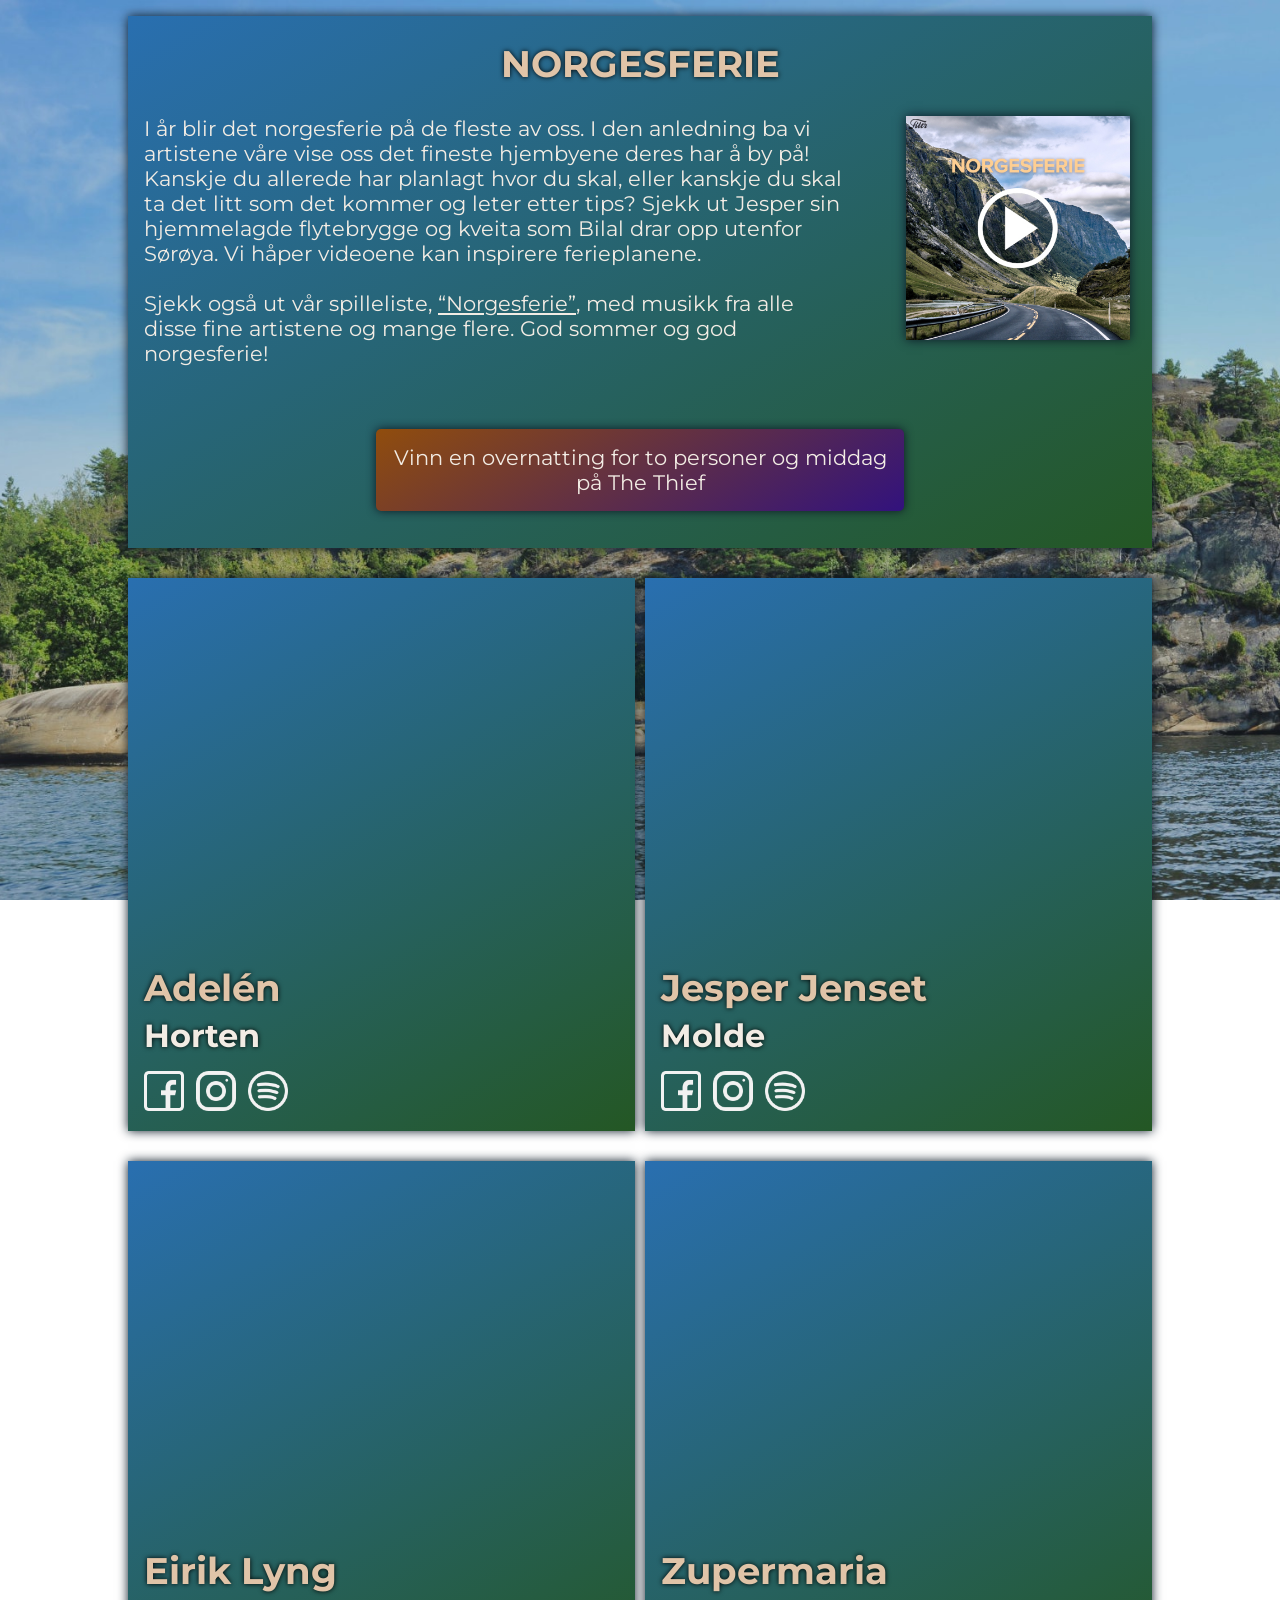
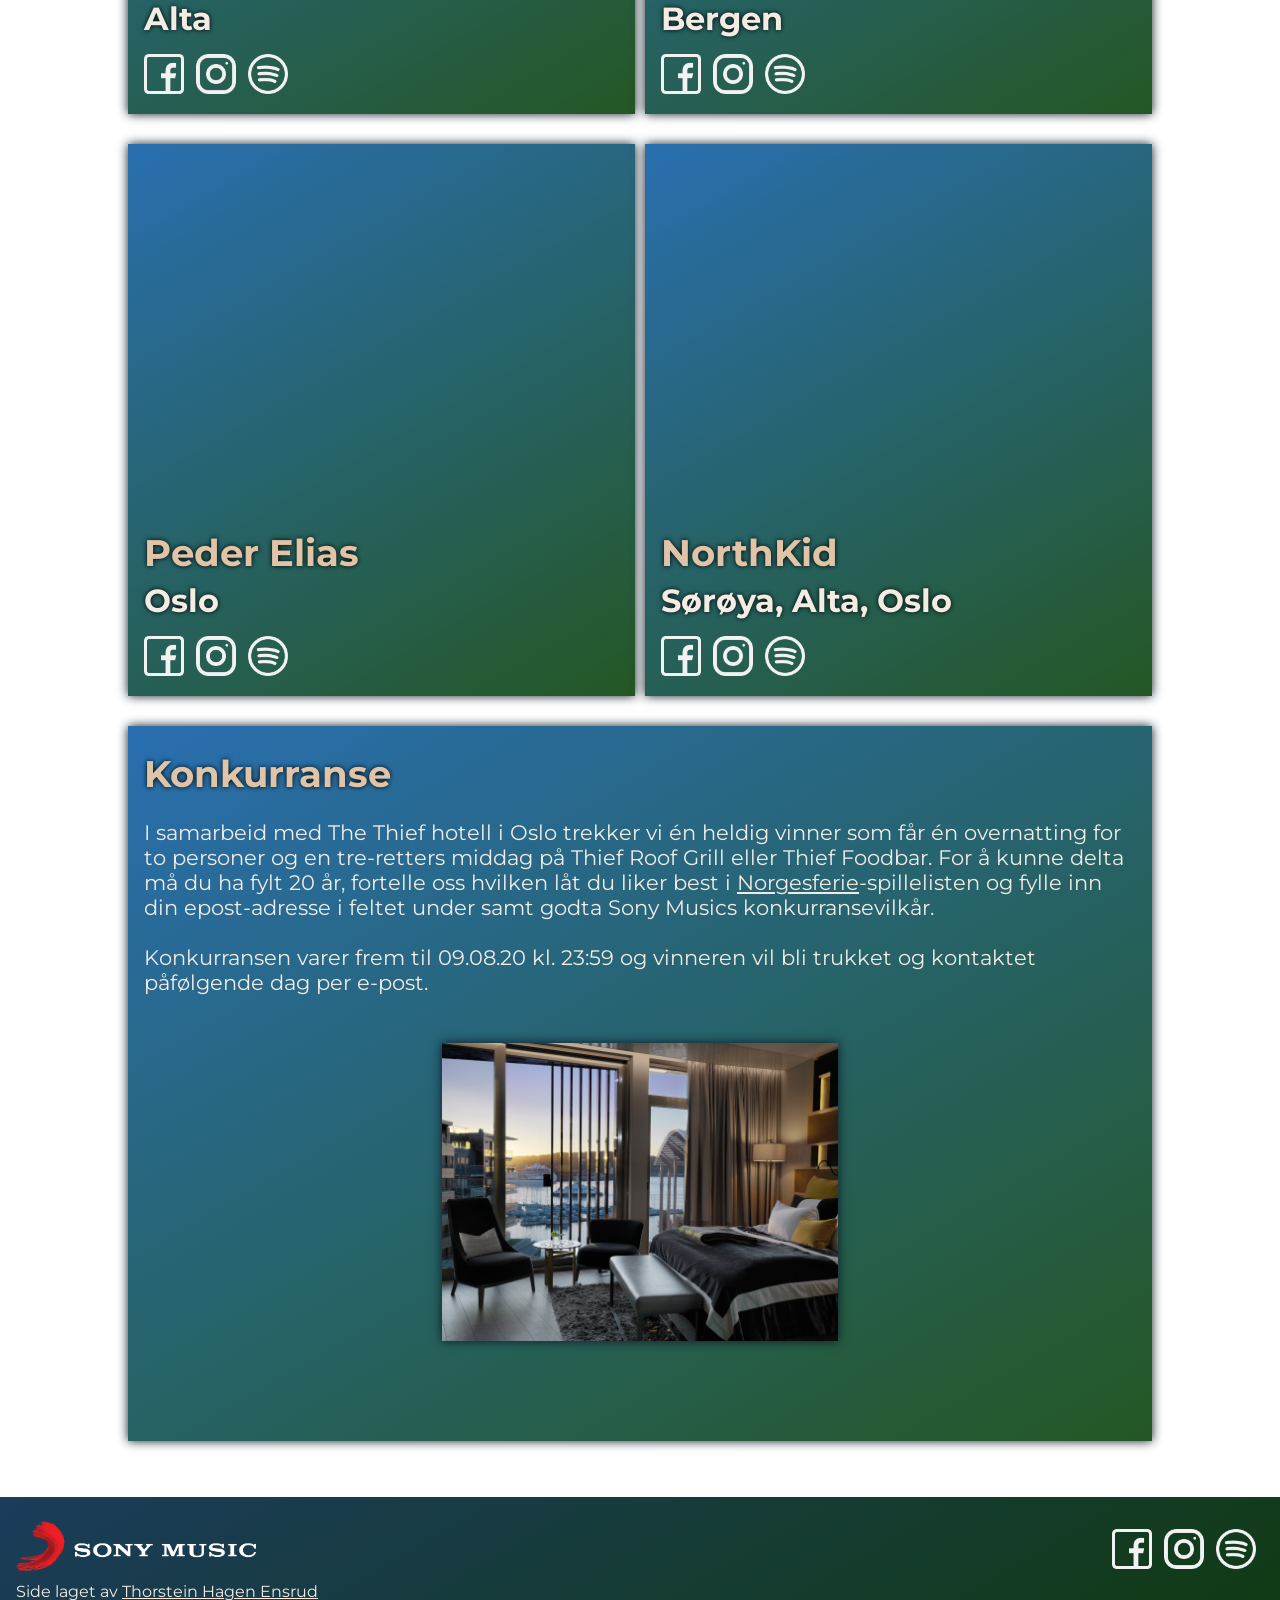
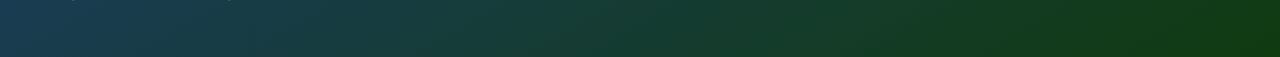
==== commit 2701afe7: "Remove image" ====
--- a/docs/index.html
+++ b/docs/index.html
@@ -150,7 +150,7 @@
             <div class="text-center">
 
               <img id="thief-1" class="box-shadow margin-bottom thief-img" src="images/PREMIUM_ROOM-Studio_Dreyer_Hensley_edit.jpg" alt="The Thief Premium Room">
-              <img id="thief-2" class="box-shadow margin-bottom thief-img" src="images/THIEF_ROOF_GRILL-Dreyer_Hensley_edit.jpg" alt="The Thief Roof Grill">
+              <!-- <img id="thief-2" class="box-shadow margin-bottom thief-img" src="images/THIEF_ROOF_GRILL-Dreyer_Hensley_edit.jpg" alt="The Thief Roof Grill"> -->
               <div class="box-wyng">
                 <div id="wyng-experience" class="margin-bottom" data-wyng-id="5ef479355d714e0153326c90" data-wyng-token="pbgN9lqXoQbWeZqFMn4sjapTqjjC4f7Dy2CH8LOD5ef4793659fa10088240c1b9"></div>
               </div>
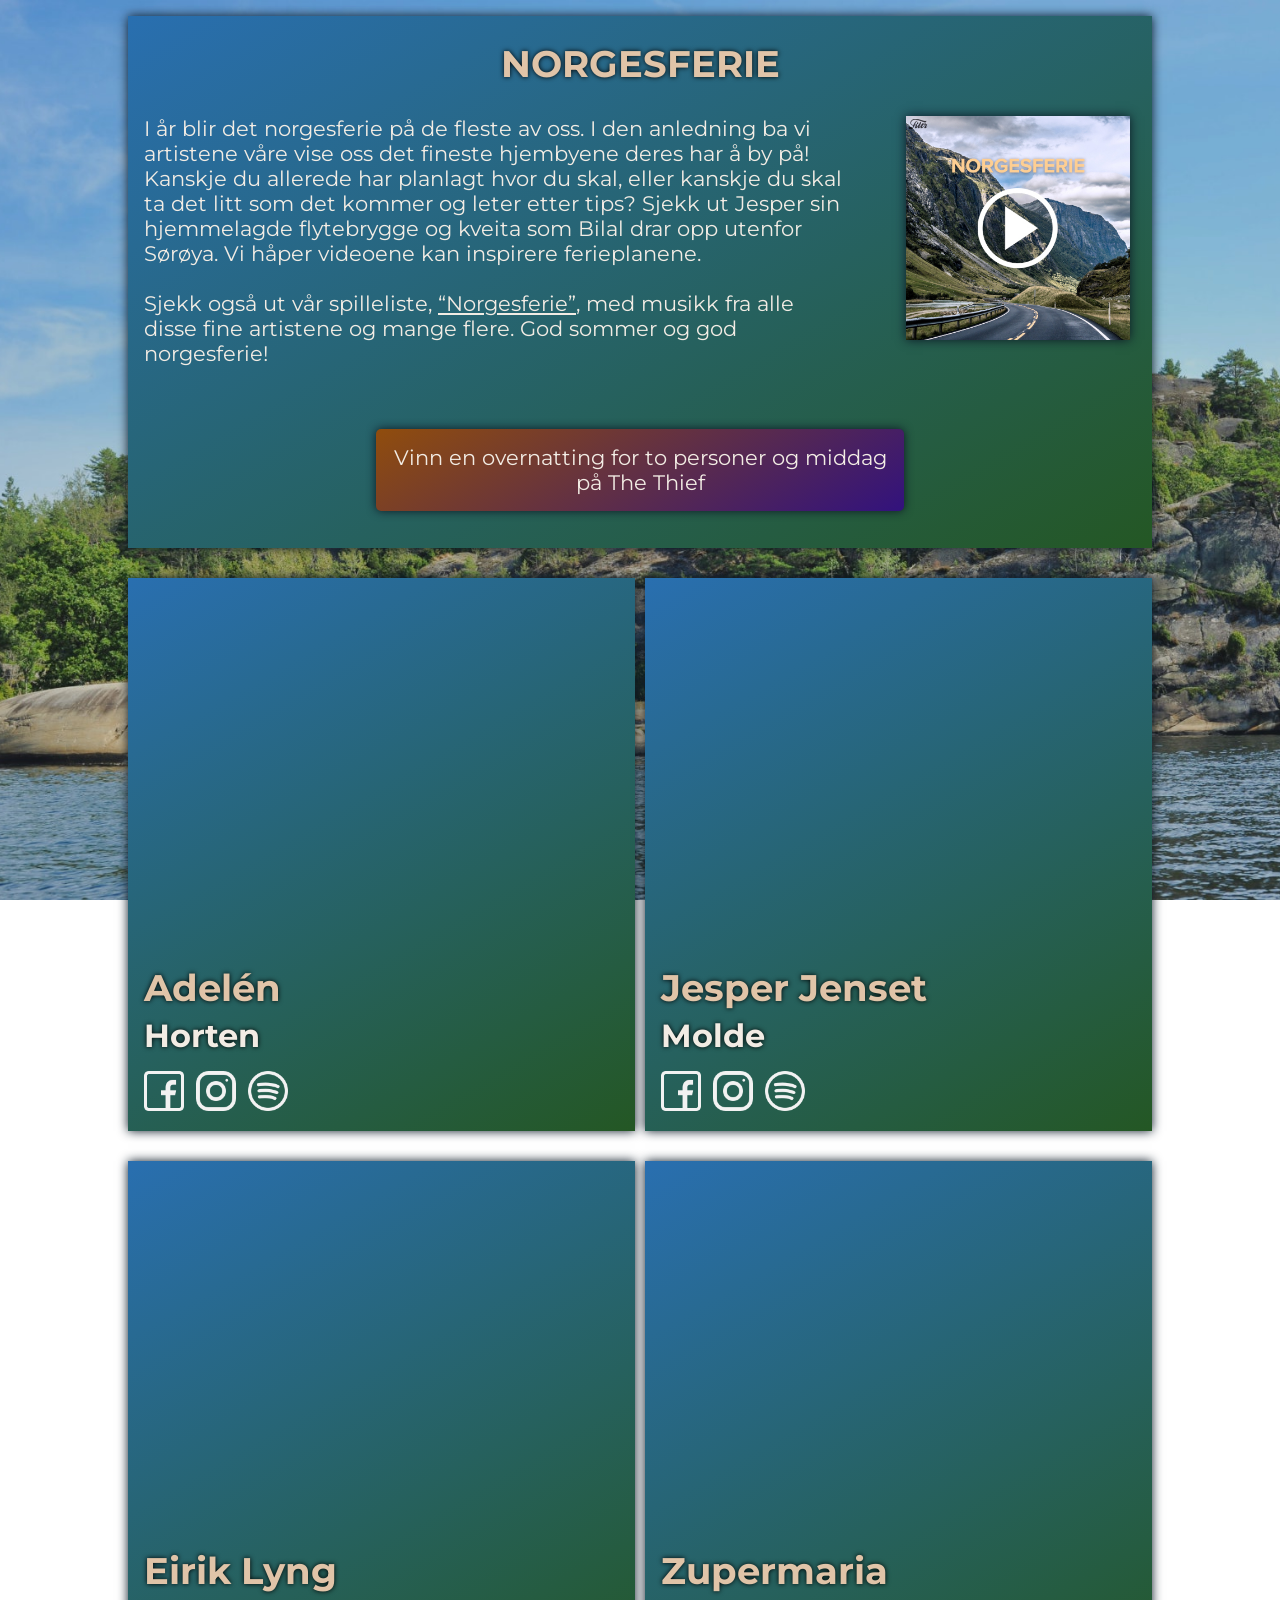
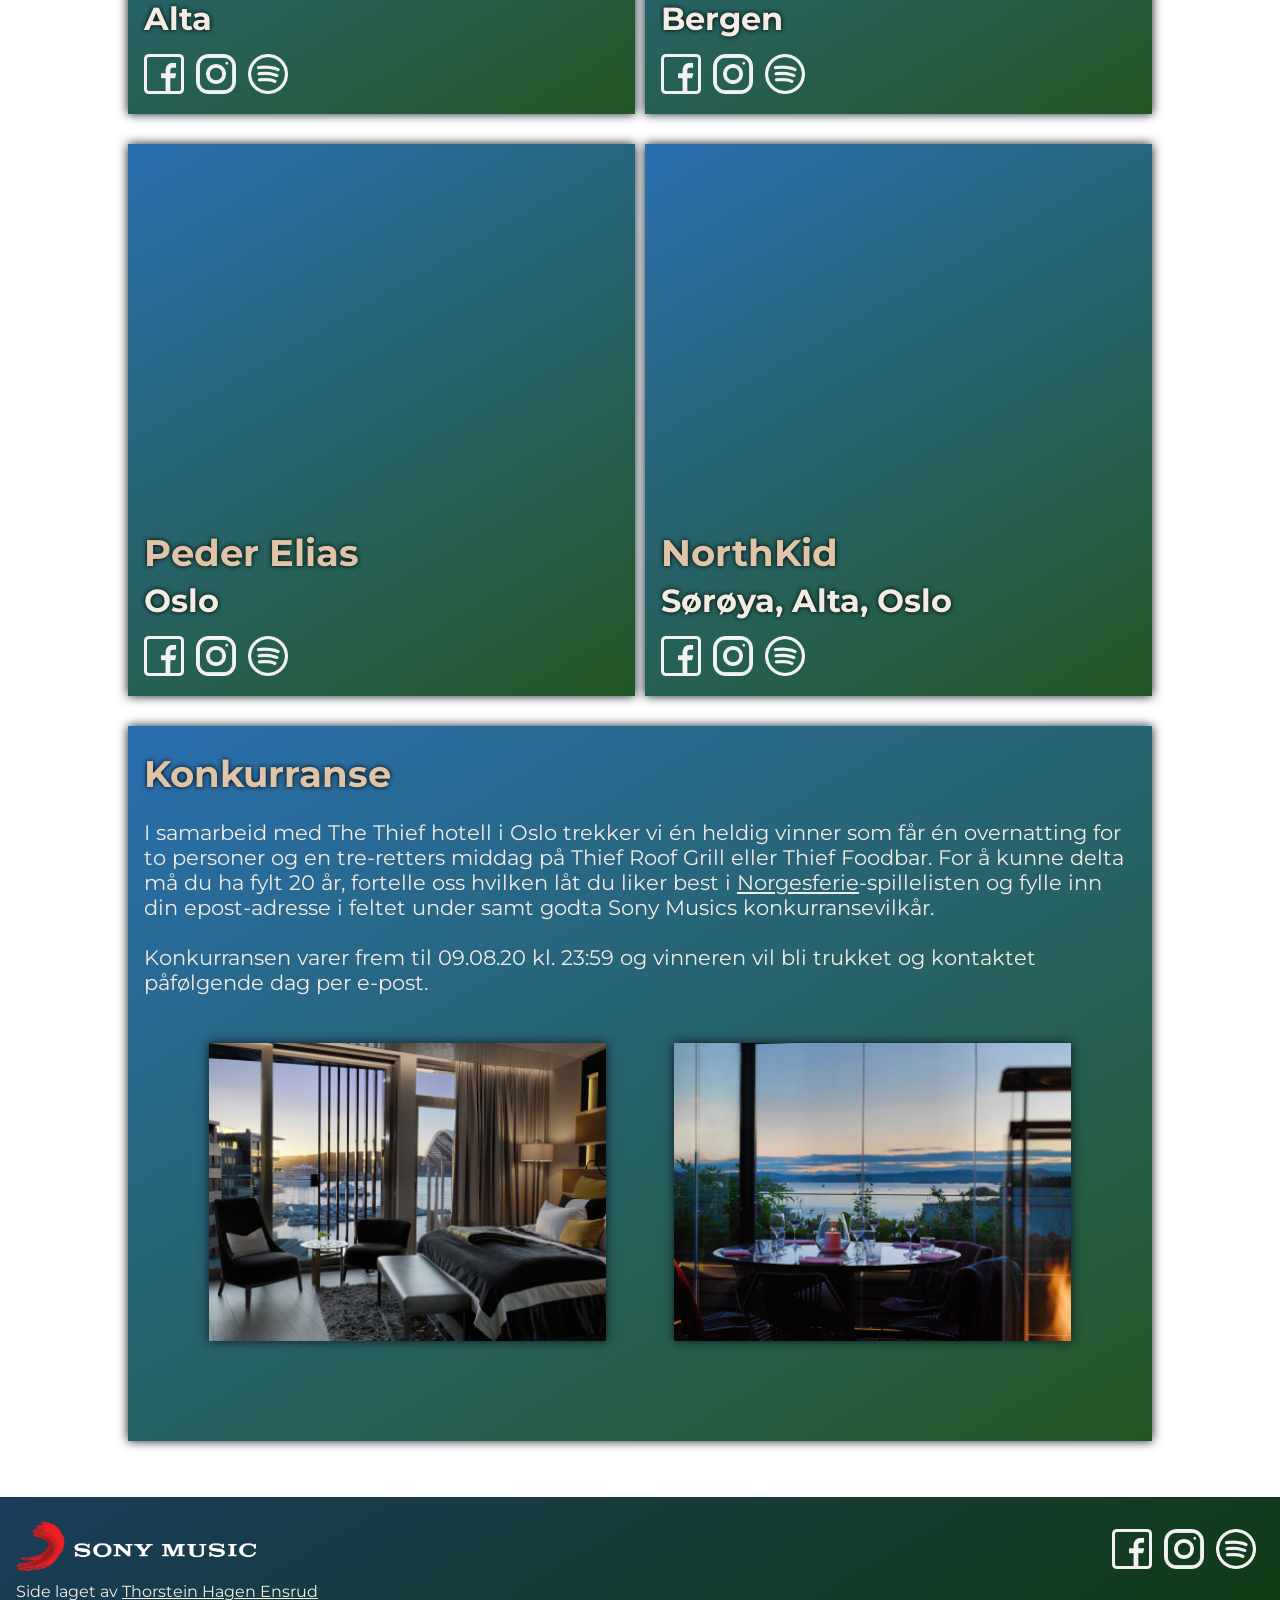
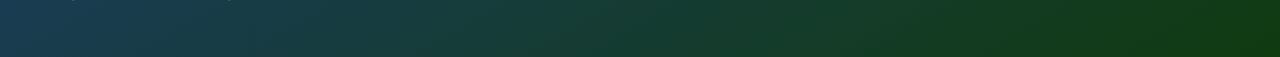
==== commit 4cb2feec: "Revert" ====
--- a/docs/index.html
+++ b/docs/index.html
@@ -150,7 +150,7 @@
             <div class="text-center">
 
               <img id="thief-1" class="box-shadow margin-bottom thief-img" src="images/PREMIUM_ROOM-Studio_Dreyer_Hensley_edit.jpg" alt="The Thief Premium Room">
-              <!-- <img id="thief-2" class="box-shadow margin-bottom thief-img" src="images/THIEF_ROOF_GRILL-Dreyer_Hensley_edit.jpg" alt="The Thief Roof Grill"> -->
+              <img id="thief-2" class="box-shadow margin-bottom thief-img" src="images/THIEF_ROOF_GRILL-Dreyer_Hensley_edit.jpg" alt="The Thief Roof Grill">
               <div class="box-wyng">
                 <div id="wyng-experience" class="margin-bottom" data-wyng-id="5ef479355d714e0153326c90" data-wyng-token="pbgN9lqXoQbWeZqFMn4sjapTqjjC4f7Dy2CH8LOD5ef4793659fa10088240c1b9"></div>
               </div>
